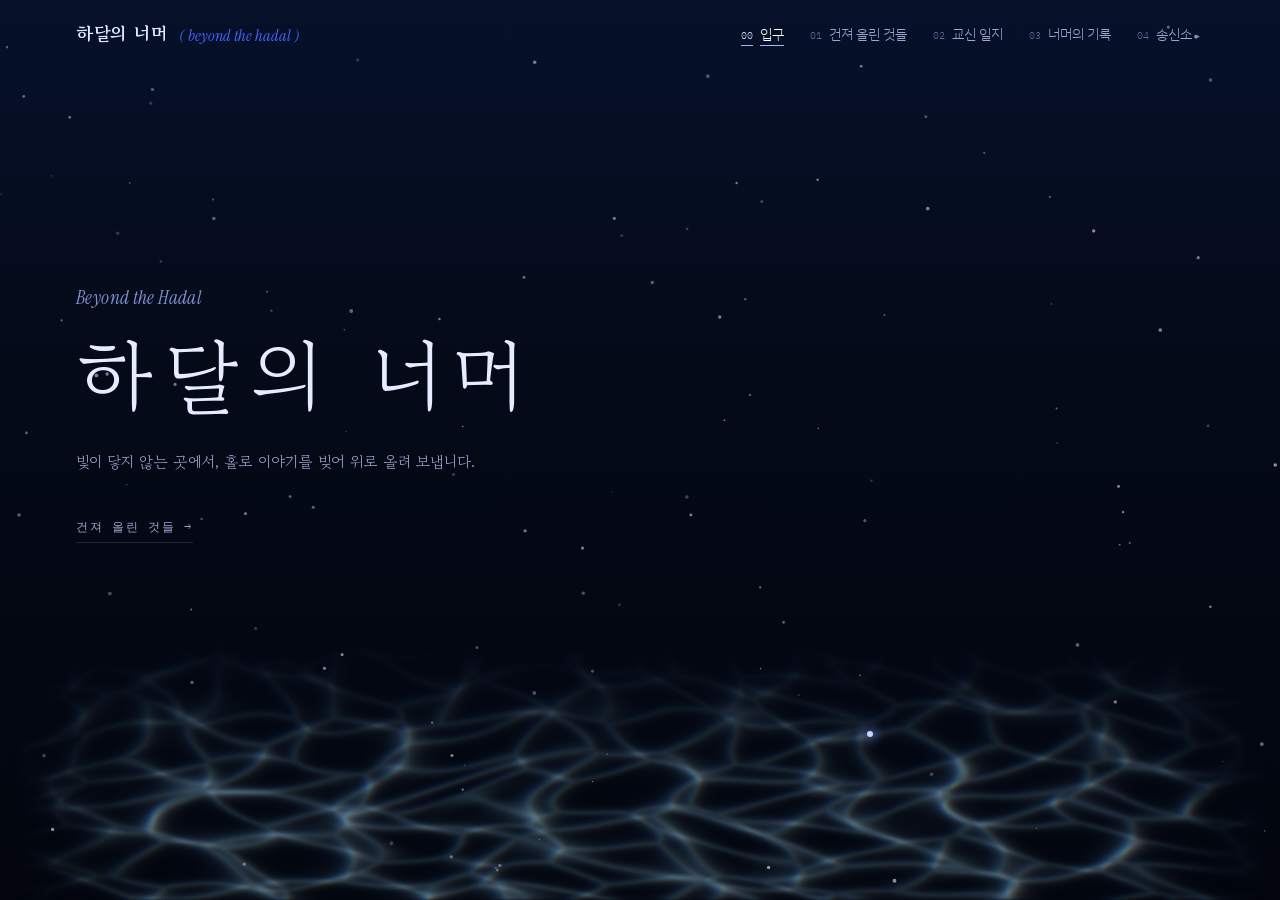
==== index.html @ 8d6511c3 "하달의 너머 리뉴얼: 심해 송신소 사이트 첫 업로드 Co-Authored-By: Claude Opus 5.5 <noreply@anthropic.com> Claude-Session:" ====
<!DOCTYPE html>
<html lang="ko">
<head>
<meta charset="utf-8">
<meta name="viewport" content="width=device-width, initial-scale=1">
<title>하달의 너머</title>
<meta name="description" content="하달 너머에서 건져 올려 빚은 이야기를, 신호에 실어 지상으로 보내는 곳.">
<meta property="og:title" content="하달의 너머">
<meta property="og:description" content="하달 너머에서 건져 올려 빚은 이야기를, 신호에 실어 지상으로 보내는 곳.">
<meta property="og:type" content="website">
<meta name="theme-color" content="#040A18">
<link rel="icon" href="data:image/svg+xml,%3Csvg xmlns='http://www.w3.org/2000/svg' viewBox='0 0 64 64'%3E%3Crect width='64' height='64' fill='%23040A18'/%3E%3Ccircle cx='32' cy='32' r='22' fill='none' stroke='%234865FF' stroke-width='2'/%3E%3Ccircle cx='32' cy='32' r='12' fill='none' stroke='%234865FF' stroke-width='2' stroke-dasharray='3 3'/%3E%3Ccircle cx='32' cy='32' r='4' fill='%234865FF'/%3E%3C/svg%3E">
<link rel="preconnect" href="https://fonts.googleapis.com">
<link rel="preconnect" href="https://fonts.gstatic.com" crossorigin>
<link rel="stylesheet" href="https://fonts.googleapis.com/css2?family=Gowun+Batang:wght@400;700&family=Instrument+Serif:ital@0;1&family=IBM+Plex+Mono:wght@400;500&family=IBM+Plex+Sans+KR:wght@300;400;500&display=swap">
<link rel="stylesheet" href="assets/style.css">
</head>
<body>

<canvas id="drift" aria-hidden="true"></canvas>

<header class="top">
  <div class="frame top-in">
    <a class="logo" href="#/">
      <b>하달의 너머</b>
      <span>( beyond the hadal )</span>
    </a>
    <nav class="nav" id="nav" aria-label="채널"></nav>
  </div>
</header>

<main id="view" tabindex="-1"></main>

<footer class="foot" id="foot">
  <div class="frame foot-in">
    <div class="foot-l">
      <b>하달의 너머</b>
      <span id="footLine"></span>
    </div>
    <div class="foot-r" id="footLinks"></div>
  </div>
</footer>

<script src="assets/app.js" defer></script>
</body>
</html>
---- assets/style.css ----
/* =========================================================
   하달의 너머 — 송신 문서
   지상에서 받아 본 하달의 송신 문서. 종이 위에는 파란 잉크의 선과 기호,
   맨 아래에는 늘 바다가 일렁인다.
   ========================================================= */
:root{
  --paper:#040A18;      /* 바탕: 심해 */
  --paper-2:#0A1430;    /* 한 층 밝은 판 */
  --grid:rgba(90,125,255,.06);
  --ink:#E3E9FF;
  --ink-2:#9BA7CF;
  --ink-3:#5E6A92;
  --line:rgba(206,218,255,.62);
  --line-2:rgba(206,218,255,.14);
  --blue:#4865FF;
  --blue-d:#1C32C4;
  --blue-l:#A3B4FF;
  --kr-serif:"Gowun Batang","Nanum Myeongjo",Batang,serif;
  --en-serif:"Instrument Serif","Times New Roman",serif;
  --mono:"IBM Plex Mono",ui-monospace,Consolas,monospace;
  --sans:"IBM Plex Sans KR","Apple SD Gothic Neo","Malgun Gothic",sans-serif;
  --gut:clamp(18px,4.4vw,56px);
}
*{box-sizing:border-box}
[hidden]{display:none!important}
html{-webkit-text-size-adjust:100%;background:#040A18;color-scheme:dark}
body{
  margin:0;min-height:100vh;display:flex;flex-direction:column;color:var(--ink);
  font-family:var(--sans);font-weight:300;font-size:15px;line-height:1.8;-webkit-font-smoothing:antialiased;
  background:
    linear-gradient(var(--grid) 1px,transparent 1px) 0 0/28px 28px,
    linear-gradient(90deg,var(--grid) 1px,transparent 1px) 0 0/28px 28px,
    radial-gradient(80% 50% at 50% -10%,rgba(60,90,220,.28),transparent 70%),
    linear-gradient(180deg,#071433 0%,#040A18 45%,#02050D 100%);
  background-attachment:fixed;
}
a{color:inherit}
img{display:block;max-width:100%}
::selection{background:var(--blue);color:#fff}
:focus-visible{outline:1px dashed var(--blue);outline-offset:4px}
main{flex:1 0 auto;outline:none;position:relative;z-index:2}
main:focus,main:focus-visible{outline:none}
.frame{width:100%;max-width:1240px;margin:0 auto;padding:0 var(--gut)}
#drift{position:fixed;inset:0;z-index:1;pointer-events:none}
.still .sea{z-index:0}

/* 작은 활자 */
.mono{font-family:var(--mono)}
.tiny{font-family:var(--mono);font-size:.68rem;letter-spacing:.04em;color:var(--ink-3)}
.br::before{content:"( "}.br::after{content:" )"}
.sq::before{content:"[ "}.sq::after{content:" ]"}
.blue{color:var(--blue)}

/* 십자 맞춤표 */
.cross{position:absolute;width:22px;height:22px;pointer-events:none}
.cross::before,.cross::after{content:"";position:absolute;background:var(--ink)}
.cross::before{left:50%;top:0;bottom:0;width:1px}
.cross::after{top:50%;left:0;right:0;height:1px}
.cross i{position:absolute;inset:5px;border:1px solid var(--ink);border-radius:50%}

/* 네모난 단추 — 상자가 필요할 때만 */
.cmd{
  display:inline-flex;align-items:center;gap:12px;text-decoration:none;cursor:pointer;
  font-family:var(--mono);font-size:.8rem;letter-spacing:.06em;padding:10px 16px;
  background:var(--blue);color:#fff;border:1px solid var(--blue);transition:background .2s,color .2s;
}
.cmd::after{content:"→"}
.cmd:hover{background:var(--ink);border-color:var(--ink)}
.cmd.line{background:transparent;color:var(--ink);border-color:var(--ink)}
.cmd.line:hover{background:var(--ink);color:var(--paper)}
.cmd.white{background:#fff;color:var(--blue-d);border-color:#fff}
.cmd.white:hover{background:transparent;color:#fff}

/* ---------- 머리 ---------- */
.top{position:relative;z-index:5;border-bottom:1px solid var(--line)}
.top::after{content:"";position:absolute;left:0;bottom:-5px;width:120px;height:4px;background:var(--blue)}
.top-in{display:flex;align-items:center;gap:20px 40px;flex-wrap:wrap;padding-top:16px;padding-bottom:14px}
.logo{display:flex;align-items:baseline;gap:12px;text-decoration:none}
.logo b{font-family:var(--kr-serif);font-weight:700;font-size:1.12rem;letter-spacing:.04em}
.logo span{font-family:var(--en-serif);font-style:italic;font-size:1rem;color:var(--blue)}
.nav{display:flex;flex-wrap:wrap;gap:2px;margin-left:auto}
.nav a{
  display:inline-flex;align-items:baseline;gap:7px;padding:5px 11px;text-decoration:none;
  font-size:.86rem;color:var(--ink-2);border:1px solid transparent;transition:color .2s,border-color .2s;
}
.nav a em{font-style:normal;font-family:var(--mono);font-size:.64rem;color:var(--ink-3)}
.nav a:hover{color:var(--ink);border-color:var(--line-2)}
.nav a.on{background:var(--blue);color:#fff;border-color:var(--blue)}
.nav a.on em{color:#D6DEFF}
.sig{display:flex;align-items:center;gap:3px;font-family:var(--mono);font-size:.62rem;color:var(--ink-3)}
.sig span{margin-right:5px}
.sig i{width:4px;height:11px;border:1px solid var(--ink-3)}
.sig i.on{background:var(--blue);border-color:var(--blue)}

/* ---------- 입구: 심해 · 고독 · 고요 ---------- */
body.is-home{overflow:hidden;height:100vh;height:100dvh;background:linear-gradient(180deg,#06112A 0%,#040A18 40%,#02050D 100%)}
body.is-home .foot{display:none}
body.is-home .top{border-bottom-color:transparent}
body.is-home .top::after{display:none}
body.is-home .nav a.on{background:transparent;border-color:transparent;color:#fff;text-decoration:underline;text-underline-offset:6px;text-decoration-color:var(--blue-l)}
body.is-home main{display:flex;flex-direction:column;flex:1 1 auto;min-height:0}
.still{position:relative;flex:1 1 auto;min-height:0;overflow:hidden}
.still .sea{position:absolute;inset:0;width:100%;height:100%;display:block;filter:blur(1.6px)}
/* 홀로 있는 신호 하나 */
.lone{position:absolute;left:68%;top:80%;width:0;height:0;z-index:2}
.lone b{position:absolute;left:-3px;top:-3px;width:6px;height:6px;border-radius:50%;background:#C9D4FF;box-shadow:0 0 12px 3px rgba(120,150,255,.55);animation:breath 6s ease-in-out infinite}
.lone i{position:absolute;left:-160px;top:-160px;width:320px;height:320px;border-radius:50%;border:1px solid rgba(160,180,255,.5);opacity:0;animation:lone 8s cubic-bezier(.15,.5,.3,1) infinite}
.lone i+i{animation-delay:4s}
@keyframes lone{0%{transform:scale(.02);opacity:.7}100%{transform:scale(1);opacity:0}}
@keyframes breath{0%,100%{opacity:.55}50%{opacity:1}}

.still-in{position:relative;z-index:3;height:100%;display:flex;flex-direction:column;justify-content:center;padding-bottom:16vh}
.still-en{margin:0 0 14px;font-family:var(--en-serif);font-style:italic;font-size:clamp(1rem,1.5vw,1.25rem);color:var(--blue-l);opacity:.8;letter-spacing:.02em}
.still h1{margin:0;font-family:var(--kr-serif);font-weight:400;font-size:clamp(2.6rem,6.4vw,5.4rem);line-height:1.1;letter-spacing:.14em;color:#E6ECFF;
  animation:emerge 3.2s cubic-bezier(.2,.7,.2,1) both}
@keyframes emerge{from{opacity:0;letter-spacing:.3em}to{opacity:1;letter-spacing:.14em}}
.still-line{margin:26px 0 0;max-width:30em;font-family:var(--kr-serif);font-weight:400;font-size:clamp(.9rem,1.2vw,1rem);line-height:2;color:var(--ink-2);animation:fadein 3s ease 1.2s both}
.still-go{align-self:flex-start;margin-top:40px;font-family:var(--mono);font-size:.74rem;letter-spacing:.14em;color:var(--ink-2);text-decoration:none;padding-bottom:4px;border-bottom:1px solid var(--line-2);transition:color .3s,border-color .3s;animation:fadein 3s ease 2s both}
.still-go::after{content:"  →"}
.still-go:hover{color:#fff;border-bottom-color:var(--blue-l)}
@keyframes fadein{from{opacity:0}to{opacity:1}}
@media (max-width:720px){
  .lone{left:74%;top:82%}
  .still-in{padding-bottom:24vh}
}

/* ---------- 홈 아래 ---------- */
.sec{padding:74px 0 0}
.sec-h{display:grid;grid-template-columns:auto 1fr auto;align-items:end;gap:18px;padding-bottom:12px;border-bottom:1px solid var(--line)}
.sec-h .no{font-family:var(--mono);font-size:.7rem;color:var(--blue)}
.sec-h h2{margin:0;font-family:var(--kr-serif);font-weight:500;font-size:clamp(1.5rem,3vw,2.1rem);line-height:1.1}
.sec-h h2 i{font-family:var(--en-serif);font-weight:400;color:var(--blue);margin-left:10px;font-size:.82em}
.sec-h .tiny{justify-self:end}

.tracks{list-style:none;margin:0;padding:0;display:grid;grid-template-columns:1fr 1fr;column-gap:0}
.tracks li{border-bottom:1px solid var(--line-2)}
.tracks li:nth-child(odd){border-right:1px solid var(--line-2)}
.tracks a{display:grid;grid-template-columns:auto 1fr auto;gap:14px;align-items:baseline;padding:16px 18px;text-decoration:none;position:relative;transition:background .2s,color .2s}
.tracks li:nth-child(odd) a{padding-left:0}
.tracks .k{font-family:var(--mono);font-size:.72rem;color:var(--blue)}
.tracks b{font-family:var(--kr-serif);font-weight:500;font-size:1.08rem;white-space:nowrap;overflow:hidden;text-overflow:ellipsis}
.tracks b small{font-family:var(--sans);font-weight:300;font-size:.78rem;color:var(--ink-3);margin-left:10px}
.tracks .dt{font-family:var(--mono);font-size:.7rem;color:var(--ink-3)}
.tracks a:hover b{color:var(--blue)}
.tracks a:hover .dt{color:var(--ink)}
.more{display:flex;justify-content:flex-end;padding-top:16px}

.chs{display:grid;grid-template-columns:repeat(4,1fr);border-left:1px solid var(--line)}
.chs a{border-right:1px solid var(--line);border-bottom:1px solid var(--line);padding:18px 18px 22px;text-decoration:none;display:flex;flex-direction:column;gap:6px;min-height:200px;position:relative;transition:background .25s,color .25s}
.chs a .n{font-family:var(--en-serif);font-size:3.4rem;line-height:1;color:var(--blue)}
.chs a b{font-family:var(--kr-serif);font-weight:500;font-size:1.15rem;margin-top:auto}
.chs a span{font-size:.82rem;color:var(--ink-2);line-height:1.7}
.chs a::after{content:"→";position:absolute;right:16px;top:18px;font-family:var(--mono);font-size:.8rem;color:var(--ink-3);transition:transform .25s,color .25s}
.chs a:hover{background:var(--blue);color:#fff}
.chs a:hover .n{color:#fff}
.chs a:hover span{color:#DCE3FF}
.chs a:hover::after{color:#fff;transform:translateX(4px)}
.home-end{height:110px}

/* ---------- 건져 올린 것들 ---------- */
.phead{position:relative;padding:54px 0 26px;display:grid;grid-template-columns:auto minmax(0,1fr) minmax(0,340px);gap:10px 30px;align-items:end;border-bottom:1px solid var(--line)}
.phead .big{font-family:var(--en-serif);font-size:clamp(5rem,12vw,9rem);line-height:.8;color:var(--blue)}
.phead h1{margin:0;font-family:var(--kr-serif);font-weight:700;font-size:clamp(2.2rem,5.4vw,4rem);line-height:1.05;letter-spacing:-.01em}
.phead h1 i{display:block;font-family:var(--en-serif);font-weight:400;font-size:.46em;color:var(--blue);margin-top:8px}
.phead p{margin:0;font-size:.88rem;line-height:1.95;color:var(--ink-2)}
.phead .tiny{position:absolute;right:0;top:22px}

.tune{display:flex;flex-wrap:wrap;align-items:center;gap:12px 26px;padding:16px 0;border-bottom:1px solid var(--line-2)}
.tune label{display:flex;align-items:baseline;gap:10px;flex:1 1 240px;font-family:var(--mono);font-size:.74rem;color:var(--ink-3)}
.tune input{flex:1;min-width:0;background:transparent;border:0;border-bottom:1px solid var(--line);padding:4px 2px;font:inherit;font-family:var(--sans);font-size:.9rem;color:var(--ink);outline:none}
.tune input:focus{border-bottom-color:var(--blue)}
.tune input::placeholder{color:var(--ink-3)}
.freq{display:flex;flex-wrap:wrap;gap:4px 6px}
.freq button{cursor:pointer;background:none;border:1px solid transparent;padding:3px 8px;font:inherit;font-family:var(--mono);font-size:.74rem;color:var(--ink-2)}
.freq button:hover{border-color:var(--line-2);color:var(--ink)}
.freq button.on{background:var(--blue);color:#fff}

.specimens{display:grid;grid-template-columns:repeat(auto-fill,minmax(250px,1fr));gap:34px 28px;padding:34px 0 110px}
.spec{text-decoration:none;display:flex;flex-direction:column;position:relative}
.spec .meta{display:flex;justify-content:space-between;align-items:center;padding:0 0 6px;font-family:var(--mono);font-size:.66rem;color:var(--ink-3)}
.spec .meta .st{color:var(--ink-2)}
.spec .meta .st.open{color:var(--blue)}
.spec .meta .st.hold{text-decoration:line-through}
.spec .pic{position:relative;aspect-ratio:4/5;border:1px solid var(--line);background:var(--blue);overflow:hidden}
.spec .pic img{width:100%;height:100%;object-fit:cover;filter:grayscale(1) contrast(1.15);mix-blend-mode:screen;transition:filter .5s,mix-blend-mode .5s}
.spec:hover .pic img{filter:none;mix-blend-mode:normal}
.nosig{
  position:absolute;inset:0;display:flex;align-items:flex-end;justify-content:space-between;padding:10px;
  background:radial-gradient(rgba(110,140,255,.3) 1px,transparent 1.5px) 0 0/8px 8px,var(--paper-2);
  color:var(--blue-l);font-family:var(--mono);font-size:.62rem;letter-spacing:.1em;
}
.nosig::before{
  content:"";position:absolute;left:50%;top:45%;width:52%;aspect-ratio:1;transform:translate(-50%,-50%);border-radius:50%;
  border:1px solid var(--blue);background:var(--paper-2);
  box-shadow:0 0 0 10px var(--paper-2),0 0 0 11px rgba(110,140,255,.45);
}
.nosig::after{content:"✦";position:absolute;left:50%;top:45%;transform:translate(-50%,-52%);font-size:1.4rem;color:var(--blue-l);font-family:var(--sans)}
.spec .pic:has(.nosig){background:var(--paper-2)}
.spec .flag{position:absolute;top:0;right:0;z-index:2;background:var(--blue);color:#fff;font-family:var(--mono);font-size:.62rem;padding:3px 7px}
.spec .flag.ex{left:0;right:auto;background:var(--paper);color:var(--ink);border-right:1px solid var(--line);border-bottom:1px solid var(--line)}
.spec h3{margin:14px 0 0;font-family:var(--kr-serif);font-weight:500;font-size:1.3rem;line-height:1.35;display:flex;align-items:baseline;gap:10px}
.spec h3::after{content:"";flex:1;height:1px;background:var(--line-2);transform-origin:left;transition:background .3s}
.spec:hover h3{color:var(--blue)}
.spec:hover h3::after{background:var(--blue)}
.spec p{margin:6px 0 0;font-size:.84rem;color:var(--ink-2);line-height:1.75}
.spec .tags{margin-top:8px;font-family:var(--mono);font-size:.66rem;color:var(--ink-3)}
.empty{padding:60px 0;font-family:var(--mono);font-size:.84rem;color:var(--ink-3)}
.notyet{padding:110px 0 150px;font-family:var(--mono);color:var(--ink-2);line-height:2.2}

/* ---------- 바닥 (바다) ---------- */
.foot{position:relative;z-index:2;margin-top:auto;color:var(--ink);border-top:1px solid var(--line-2)}
.foot-in{position:relative;z-index:2;display:flex;justify-content:space-between;align-items:center;gap:12px 40px;flex-wrap:wrap;padding-top:22px;padding-bottom:26px}
.foot-l b{font-family:var(--kr-serif);font-weight:700;font-size:.95rem;margin-right:12px}
.foot-l span{font-family:var(--mono);font-size:.68rem;color:var(--ink-3)}
.foot-r{display:flex;gap:10px;flex-wrap:wrap}
.foot-r a{font-family:var(--mono);font-size:.72rem;color:var(--ink-2);text-decoration:none;border-bottom:1px solid var(--line-2)}
.foot-r a:hover{color:#fff;border-bottom-color:var(--blue-l)}

/* ---------- 좁은 화면 ---------- */

/* =========================================================
   작품 · 인물
   ========================================================= */
.back{display:inline-block;margin-top:26px;font-family:var(--mono);font-size:.72rem;color:var(--ink-3);text-decoration:none;border-bottom:1px solid var(--line-2)}
.back:hover{color:var(--blue-l);border-bottom-color:var(--blue-l)}

/* 작품 머리 */
.whead{display:grid;grid-template-columns:minmax(0,1fr) 300px;gap:30px 50px;padding:30px 0 40px;border-bottom:1px solid var(--line)}
.whead .code{font-family:var(--mono);font-size:.72rem;color:var(--blue-l)}
.whead h1{margin:10px 0 0;font-family:var(--kr-serif);font-weight:700;font-size:clamp(2.4rem,6vw,4.6rem);line-height:1.05}
.whead .sub{margin:16px 0 0;max-width:36em;color:var(--ink-2);font-size:.95rem;line-height:1.9}
.whead .acts{display:flex;flex-wrap:wrap;gap:10px;margin-top:24px}
.whead .side{border-left:1px solid var(--line-2);padding-left:22px;font-family:var(--mono);font-size:.74rem;display:grid;align-content:start;gap:0}
.whead .side div{display:grid;grid-template-columns:80px 1fr;padding:7px 0;border-bottom:1px solid var(--line-2)}
.whead .side dt{color:var(--ink-3)}
.whead .side dd{margin:0;color:var(--ink);font-family:var(--sans)}

.roster{display:grid;grid-template-columns:repeat(auto-fill,minmax(190px,1fr));gap:0;border-left:1px solid var(--line-2);margin:0 0 20px}
.roster a{position:relative;display:block;aspect-ratio:3/4.4;border-right:1px solid var(--line-2);border-bottom:1px solid var(--line-2);overflow:hidden;text-decoration:none;background:var(--paper-2)}
.roster img{width:100%;height:100%;object-fit:cover;object-position:top;filter:grayscale(1) brightness(.75);transition:filter .5s,transform 1.2s cubic-bezier(.2,.7,.2,1)}
.roster a:hover img{filter:none;transform:scale(1.04)}
.roster .info{position:absolute;left:0;right:0;bottom:0;padding:40px 14px 14px;background:linear-gradient(180deg,transparent,rgba(4,10,24,.95))}
.roster .info em{display:block;font-style:normal;font-family:var(--mono);font-size:.64rem;color:var(--blue-l)}
.roster .info b{display:block;font-family:var(--kr-serif);font-weight:700;font-size:1.25rem;color:#fff}
.roster .info span{display:block;font-size:.76rem;color:var(--ink-2);line-height:1.6}
.roster a::after{content:"";position:absolute;left:0;top:0;width:0;height:3px;background:var(--blue);transition:width .4s}
.roster a:hover::after{width:100%}
.roster .ph{position:absolute;inset:0;background:radial-gradient(rgba(110,140,255,.22) 1px,transparent 1.5px) 0 0/8px 8px}
.roster .ph::before{content:"";position:absolute;left:50%;top:38%;width:44%;aspect-ratio:1/1.25;transform:translate(-50%,-50%);
  border:1px solid rgba(163,180,255,.45);border-radius:50% 50% 0 0;border-bottom:0}
.ws{padding:56px 0 0}
.prose{max-width:44em;color:#C9D2F0;font-size:.95rem;line-height:2}
.prose p{margin:0 0 1em}.prose p:last-child{margin:0}
.prose strong{color:#fff;font-weight:500}
.prose em{color:var(--blue-l)}
.prose blockquote{margin:0 0 1em;padding:4px 0 4px 18px;border-left:2px solid var(--blue);color:var(--ink-2);font-family:var(--kr-serif)}
.prose h4{margin:1.6em 0 .5em;font-family:var(--kr-serif);font-weight:700;font-size:1.08rem;color:#fff}
.prose ul{margin:0 0 1em;padding-left:1.1em}
.prose a{color:var(--blue-l)}
.opening{margin:0;padding:18px 22px;border:1px solid var(--line-2);border-left:3px solid var(--blue);background:rgba(10,20,48,.6);font-family:var(--kr-serif);font-size:1.02rem;line-height:2;color:#DCE3FF;max-width:46em}

/* ---------- 인물: 한 화면 + 탭 ---------- */
body.is-char{overflow:hidden;height:100vh;height:100dvh}
body.is-char main{display:flex;flex-direction:column;flex:1 1 auto;min-height:0}
body.is-char .foot{display:none}
.char{position:relative;flex:1 1 auto;min-height:0;overflow:hidden}
.char .ghost{
  position:absolute;left:-1vw;top:1vh;z-index:0;margin:0;white-space:nowrap;pointer-events:none;
  font-family:var(--en-serif);font-size:clamp(6rem,17vw,15rem);line-height:.9;color:transparent;
  -webkit-text-stroke:1px rgba(110,140,255,.2);
  animation:ghostIn 1.6s cubic-bezier(.2,.7,.2,1) both;
}
@keyframes ghostIn{from{opacity:0;transform:translateX(-60px)}to{opacity:1;transform:none}}
.char-in{position:relative;z-index:2;height:100%;display:grid;grid-template-columns:minmax(0,1.15fr) minmax(0,1fr)}

.art{position:relative;min-height:0;display:flex;align-items:flex-end;justify-content:center;overflow:hidden}
.art img{
  position:relative;z-index:2;height:100%;max-height:100%;width:100%;object-fit:contain;object-position:bottom center;
  -webkit-mask-image:linear-gradient(180deg,#000 74%,transparent 100%);mask-image:linear-gradient(180deg,#000 74%,transparent 100%);
  animation:artIn 1.4s cubic-bezier(.2,.7,.2,1) .15s both;
}
@keyframes artIn{from{opacity:0;transform:translateY(40px);filter:blur(10px)}to{opacity:1;transform:none;filter:blur(0)}}
.art .rings{position:absolute;left:50%;top:50%;width:min(600px,88%);aspect-ratio:1;transform:translate(-50%,-50%);z-index:1;pointer-events:none;animation:fadein 2s ease both}
.art .rings circle{fill:none;stroke:rgba(163,180,255,.2);stroke-width:.3}
.art .rings circle.d{stroke-dasharray:1 3;stroke:rgba(72,101,255,.55);transform-origin:50% 50%;animation:spin 60s linear infinite}
@keyframes spin{to{transform:rotate(360deg)}}
.art .noportrait{
  position:relative;z-index:2;width:min(360px,72%);aspect-ratio:3/4;margin-bottom:8%;
  border:1px solid var(--line-2);background:radial-gradient(rgba(110,140,255,.18) 1px,transparent 1.5px) 0 0/8px 8px,rgba(10,20,48,.55);
  display:flex;align-items:flex-end;justify-content:space-between;padding:12px;font-family:var(--mono);font-size:.66rem;color:var(--blue-l);
  animation:artIn 1.4s cubic-bezier(.2,.7,.2,1) .15s both;
}
.art .noportrait::before{content:"";position:absolute;left:50%;top:44%;width:46%;aspect-ratio:1/1.3;transform:translate(-50%,-50%);border:1px solid rgba(163,180,255,.5);border-radius:50% 50% 0 0;border-bottom:0}
.art .noportrait::after{content:"";position:absolute;left:50%;top:22%;width:20%;aspect-ratio:1;transform:translateX(-50%);border:1px solid rgba(163,180,255,.5);border-radius:50%}

.idx{position:absolute;left:var(--gut);bottom:16%;z-index:3;font-family:var(--en-serif);line-height:1;animation:rise 1s cubic-bezier(.2,.7,.2,1) .5s both}
.idx::before{content:"";display:block;width:56px;height:2px;background:var(--ink);margin-bottom:12px;transform-origin:left;animation:draw .9s cubic-bezier(.2,.7,.2,1) .7s both}
.idx b{font-weight:400;font-size:clamp(2.6rem,4.4vw,3.8rem);color:var(--ink)}
.idx b::after{content:"/";color:var(--blue)}
.idx sup{font-family:var(--mono);font-size:.78rem;color:var(--ink-3);vertical-align:2.2em;margin-left:4px}
@keyframes rise{from{opacity:0;transform:translateY(16px)}to{opacity:1;transform:none}}
@keyframes draw{from{transform:scaleX(0)}to{transform:scaleX(1)}}

.card-info{position:relative;min-height:0;padding:clamp(28px,6vh,64px) var(--gut) 24px 0;display:flex;flex-direction:column;gap:14px;max-width:540px}
.card-info>*{animation:rise .9s cubic-bezier(.2,.7,.2,1) both}
.card-info>*:nth-child(1){animation-delay:.25s}.card-info>*:nth-child(2){animation-delay:.35s}.card-info>*:nth-child(3){animation-delay:.45s}
.card-info>*:nth-child(4){animation-delay:.55s}.card-info>*:nth-child(5){animation-delay:.62s}.card-info>*:nth-child(6){animation-delay:.7s}.card-info>*:nth-child(7){animation-delay:.78s}
.card-info .from{display:flex;align-items:center;gap:10px;font-family:var(--mono);font-size:.7rem;color:var(--ink-3)}
.card-info .from i{display:inline-flex;gap:3px}
.card-info .from i::before,.card-info .from i::after,.card-info .from i span{content:"";width:5px;height:5px;background:var(--ink);display:block}
.card-info .from a{color:var(--blue-l);text-decoration:none;border-bottom:1px solid var(--line-2)}
.card-info h1{margin:0;font-family:var(--kr-serif);font-weight:700;font-size:clamp(2.4rem,4.8vw,4rem);line-height:1.05;color:#fff}
.card-info h1 small{display:block;margin-top:8px;font-family:var(--mono);font-weight:500;font-size:.76rem;letter-spacing:.24em;color:var(--blue-l)}
.card-info .role{margin:0;color:var(--ink-2);font-size:.92rem;line-height:1.8}
.ticks{height:12px;transform-origin:left;background:
  repeating-linear-gradient(90deg,var(--ink-3) 0 1px,transparent 1px 8px) 0 100%/100% 5px no-repeat,
  repeating-linear-gradient(90deg,var(--ink-2) 0 1px,transparent 1px 40px) 0 100%/100% 12px no-repeat;opacity:.7}
.card-info>.ticks{animation:draw 1.1s cubic-bezier(.2,.7,.2,1) .5s both}
.card-info .acts{display:flex;flex-wrap:wrap;gap:8px}
.cmd.play::before{content:"▶";font-size:.7em}
.cmd.play::after{content:none}

/* 탭 */
.tabs{position:relative;display:flex;gap:2px;border-bottom:1px solid var(--line-2);margin-top:4px;flex:none}
.tabs button{white-space:nowrap}
.tabs button{
  position:relative;cursor:pointer;background:none;border:0;padding:8px 12px 9px;font-family:var(--mono);font-size:.72rem;letter-spacing:.08em;color:var(--ink-3);
  transition:color .25s;
}
.tabs button:first-child{padding-left:0}
.tabs button:hover{color:var(--ink)}
.tabs button.on{color:#fff}
.tabs button.on::before{content:"[ "}.tabs button.on::after{content:" ]"}
.tabs .bar{position:absolute;bottom:-1px;left:0;height:2px;width:0;background:var(--blue);transition:left .45s cubic-bezier(.2,.7,.2,1),width .45s cubic-bezier(.2,.7,.2,1)}
.panel-box{position:relative;flex:1 1 auto;min-height:0;overflow:hidden}
.pane{position:absolute;inset:0;overflow:auto;scrollbar-width:thin;scrollbar-color:var(--line-2) transparent;padding:14px 4px 6px 0;
  opacity:0;transform:translateY(10px);pointer-events:none;transition:opacity .45s ease,transform .5s cubic-bezier(.2,.7,.2,1)}
.pane.on{opacity:1;transform:none;pointer-events:auto}
.pane.out{opacity:0;transform:translateY(-8px)}

.hud{margin:0;border-top:1px solid var(--line-2)}
.hud div{display:grid;grid-template-columns:110px 1fr;border-bottom:1px solid var(--line-2)}
.pane.on .hud div{animation:rise .6s cubic-bezier(.2,.7,.2,1) both}
.pane.on .hud div:nth-child(2){animation-delay:.05s}.pane.on .hud div:nth-child(3){animation-delay:.1s}.pane.on .hud div:nth-child(4){animation-delay:.15s}.pane.on .hud div:nth-child(n+5){animation-delay:.2s}
.hud dt{padding:8px 0;font-family:var(--mono);font-size:.7rem;color:var(--ink-3)}
.hud dt::before{content:"[ "}.hud dt::after{content:" ]"}
.hud dd{margin:0;padding:8px 0;font-size:.9rem;color:var(--ink)}
.tmi{list-style:none;margin:0;padding:0;border-top:1px solid var(--line-2)}
.tmi li{display:grid;grid-template-columns:40px 1fr;padding:10px 0;border-bottom:1px solid var(--line-2);font-size:.88rem;color:#C9D2F0;line-height:1.8}
.pane.on .tmi li{animation:rise .6s cubic-bezier(.2,.7,.2,1) both}
.pane.on .tmi li:nth-child(2){animation-delay:.06s}.pane.on .tmi li:nth-child(3){animation-delay:.12s}.pane.on .tmi li:nth-child(n+4){animation-delay:.18s}
.tmi li em{font-style:normal;font-family:var(--mono);font-size:.7rem;color:var(--blue-l);padding-top:3px}
.gal{display:grid;grid-template-columns:1fr 1fr;gap:8px}
.gal button{position:relative;padding:0;border:1px solid var(--line-2);background:var(--paper-2);aspect-ratio:16/10;cursor:zoom-in;overflow:hidden}
.pane.on .gal button{animation:rise .6s cubic-bezier(.2,.7,.2,1) both}
.pane.on .gal button:nth-child(2){animation-delay:.06s}.pane.on .gal button:nth-child(3){animation-delay:.12s}.pane.on .gal button:nth-child(4){animation-delay:.18s}
.gal button img{width:100%;height:100%;object-fit:cover;filter:grayscale(1) brightness(.8);transition:filter .4s,transform .8s cubic-bezier(.2,.7,.2,1)}
.gal button:hover img{filter:none;transform:scale(1.04)}
.gal button.blank{cursor:default;background:radial-gradient(rgba(110,140,255,.18) 1px,transparent 1.5px) 0 0/7px 7px,var(--paper-2)}
.gal button.blank::after{content:"EMPTY";position:absolute;left:8px;bottom:6px;font-family:var(--mono);font-size:.6rem;color:var(--ink-3)}
.gal .secret{position:absolute;left:0;top:0;background:var(--blue);color:#fff;font-family:var(--mono);font-size:.58rem;padding:2px 6px}

.stepper{position:absolute;left:var(--gut);bottom:22px;z-index:3;display:flex;gap:18px;font-family:var(--mono);font-size:.74rem;animation:fadein 1s ease .9s both}
.stepper a{color:var(--ink-2);text-decoration:none;border-bottom:1px solid var(--line-2)}
.stepper a:hover{color:var(--blue-l);border-bottom-color:var(--blue-l)}
.stepper span{color:var(--ink-3)}
@keyframes fadein{from{opacity:0}to{opacity:1}}

.lb{position:fixed;inset:0;z-index:80;display:flex;flex-direction:column;align-items:center;justify-content:center;gap:14px;background:rgba(2,5,13,.94);padding:30px}
.lb img{max-width:min(1100px,92vw);max-height:78vh;object-fit:contain;border:1px solid var(--line-2)}
.lb p{margin:0;color:var(--ink-2);font-size:.86rem}
.lb button{cursor:pointer;background:none;border:1px solid var(--line-2);color:var(--ink-2);font-family:var(--mono);font-size:.7rem;padding:5px 12px}
.lb button:hover{color:#fff;border-color:var(--line)}
.lb .x{position:absolute;top:16px;right:18px}
.lb .step{display:flex;gap:12px;align-items:center;font-family:var(--mono);font-size:.7rem;color:var(--ink-3)}

@media (max-width:900px){
  .whead{grid-template-columns:1fr}
  .whead .side{border-left:0;padding-left:0}
  .char-in{grid-template-columns:1fr;grid-template-rows:38% minmax(0,1fr)}
  .art .rings{width:80%}
  .art .noportrait{width:auto;height:84%;margin-bottom:0}
  .idx{bottom:auto;top:calc(38% - 64px);left:var(--gut)}
  .idx b{font-size:2.2rem}
  .idx::before{width:36px;margin-bottom:8px}
  .card-info{padding:14px var(--gut) 52px;max-width:none;gap:10px}
  .card-info h1{font-size:2rem}
  .card-info .role{font-size:.84rem;line-height:1.6}
  .card-info>.ticks{display:none}
  .char .ghost{font-size:30vw}
  .stepper{bottom:0;left:0;right:0;padding:10px var(--gut) 12px;background:linear-gradient(180deg,transparent,#02050D 40%)}
  .card-info{padding-bottom:58px}
  .tabs button{padding:8px 8px 9px;font-size:.66rem;letter-spacing:.04em}
  .tabs button.on::before,.tabs button.on::after{content:none}
}

@media (max-width:1000px){
  .chs{grid-template-columns:1fr 1fr}
  .phead{grid-template-columns:auto minmax(0,1fr)}
  .phead p{grid-column:1/-1}
}
@media (max-width:720px){
  .nav{margin-left:0;width:100%}
  .tracks{grid-template-columns:1fr}
  .tracks li:nth-child(odd){border-right:0}
  .tracks a,.tracks li:nth-child(odd) a{padding-left:0;padding-right:0}
  .chs a{min-height:150px}
  .phead .tiny{display:none}
  .specimens{grid-template-columns:1fr 1fr;gap:24px 14px}
  .spec h3{font-size:1.05rem}
  .spec p{display:none}
}
@media (prefers-reduced-motion:reduce){
  *,*::before,*::after{animation:none!important;transition:none!important}
}

/* ---------- 목록 카드 보조 ---------- */
.spec p.from{margin:4px 0 0;font-family:var(--mono);font-size:.68rem;color:var(--blue-l)}

/* ---------- 페이지 전환 ---------- */
#view{transition:opacity .32s ease,transform .32s cubic-bezier(.4,0,.6,1),filter .32s ease}
#view.out{opacity:0;transform:translateY(-10px);filter:blur(4px)}
#view.out-left{opacity:0;transform:translateX(-36px);filter:blur(4px)}
#view.out-right{opacity:0;transform:translateX(36px);filter:blur(4px)}
#view.in{animation:viewIn .6s cubic-bezier(.2,.7,.2,1) both}
@keyframes viewIn{from{opacity:0;transform:translateY(12px)}to{opacity:1;transform:none}}
/* 이전·다음 인물: 넘기는 쪽에서 들어온다 */
.char.from-right .art img,.char.from-right .art .noportrait{animation-name:artFromRight}
.char.from-left .art img,.char.from-left .art .noportrait{animation-name:artFromLeft}
.char.from-right .ghost{animation-name:ghostFromRight}
@keyframes artFromRight{from{opacity:0;transform:translateX(70px);filter:blur(10px)}to{opacity:1;transform:none;filter:blur(0)}}
@keyframes artFromLeft{from{opacity:0;transform:translateX(-70px);filter:blur(10px)}to{opacity:1;transform:none;filter:blur(0)}}
@keyframes ghostFromRight{from{opacity:0;transform:translateX(60px)}to{opacity:1;transform:none}}
/* 목록 카드도 차례로 떠오른다 */
.specimens .spec{animation:rise .7s cubic-bezier(.2,.7,.2,1) both}
.specimens .spec:nth-child(2){animation-delay:.06s}.specimens .spec:nth-child(3){animation-delay:.12s}
.specimens .spec:nth-child(4){animation-delay:.18s}.specimens .spec:nth-child(n+5){animation-delay:.24s}
@media (prefers-reduced-motion:reduce){#view{transition:none}}

/* ---------- 교신 일지 ---------- */
.logs{list-style:none;margin:0;padding:10px 0 0}
.logs li{display:grid;grid-template-columns:120px minmax(0,1fr) 40px;gap:24px;padding:26px 0;border-bottom:1px solid var(--line-2);animation:rise .7s cubic-bezier(.2,.7,.2,1) both}
.logs time{font-family:var(--mono);font-size:.72rem;color:var(--blue-l);padding-top:6px}
.logs h3{margin:0 0 8px;font-family:var(--kr-serif);font-weight:700;font-size:1.2rem;color:#fff}
.logs .no{font-family:var(--en-serif);font-size:1.4rem;color:var(--ink-3);text-align:right}
.logs li:hover .no{color:var(--blue-l)}

/* ---------- 너머의 기록 ---------- */
.lore{display:grid;grid-template-columns:240px minmax(0,1fr);gap:48px;padding-top:30px;align-items:start}
.lore-list{display:flex;flex-direction:column;border-top:1px solid var(--line-2);position:sticky;top:24px}
.lore-list a{display:grid;grid-template-columns:34px 1fr;gap:8px;padding:12px 0;border-bottom:1px solid var(--line-2);text-decoration:none;color:var(--ink-2);transition:color .25s,padding .3s}
.lore-list a em{font-style:normal;font-family:var(--mono);font-size:.68rem;color:var(--ink-3);padding-top:4px}
.lore-list a small{display:block;font-family:var(--mono);font-size:.6rem;color:var(--ink-3);letter-spacing:.06em}
.lore-list a span{font-family:var(--kr-serif);font-size:.98rem}
.lore-list a:hover{color:#fff;padding-left:6px}
.lore-list a.on{color:#fff}
.lore-list a.on em{color:var(--blue)}
.lore-list a.on em::before{content:"▸ "}
.reader{max-width:46em;animation:rise .7s cubic-bezier(.2,.7,.2,1) both}
.reader h2{margin:8px 0 22px;font-family:var(--kr-serif);font-weight:700;font-size:clamp(1.8rem,3.6vw,2.6rem);line-height:1.2;color:#fff}
.reader .rel{display:flex;flex-wrap:wrap;align-items:center;gap:8px 16px;margin-top:34px;padding-top:16px;border-top:1px solid var(--line-2)}
.reader .rel a{font-size:.86rem;color:var(--blue-l);text-decoration:none;border-bottom:1px solid var(--line-2)}
.reader .rel a:hover{color:#fff;border-bottom-color:var(--blue-l)}
.prose h4{display:flex;align-items:center;gap:10px}
.prose h4::before{content:"";width:14px;height:1px;background:var(--blue)}

/* ---------- 송신소 ---------- */
.station{display:grid;grid-template-columns:minmax(0,1.3fr) minmax(0,1fr);gap:60px;padding-top:40px;align-items:start}
.station .who{position:relative;animation:rise .8s cubic-bezier(.2,.7,.2,1) both}
.station .who h2{margin:10px 0 0;font-family:var(--kr-serif);font-weight:400;font-size:clamp(2.6rem,6vw,4.4rem);letter-spacing:.14em;color:#fff;line-height:1.1}
.station .who .line{margin:14px 0 26px;font-family:var(--en-serif);font-style:italic;font-size:1.1rem;color:var(--blue-l)}
.station .who .prose{max-width:34em}
.lone.small{position:absolute;left:auto;right:12%;top:30px}
.station .side{display:grid;gap:36px;animation:rise .8s cubic-bezier(.2,.7,.2,1) .15s both}
.rules{list-style:none;margin:10px 0 0;padding:0;border-top:1px solid var(--line-2)}
.rules li{display:grid;grid-template-columns:34px 1fr;padding:12px 0;border-bottom:1px solid var(--line-2);font-size:.9rem;color:#C9D2F0;line-height:1.8}
.rules em{font-style:normal;font-family:var(--mono);font-size:.68rem;color:var(--blue-l);padding-top:4px}
.contact{display:grid;margin-top:10px;border-top:1px solid var(--line-2)}
.contact a{display:flex;justify-content:space-between;align-items:center;padding:13px 0;border-bottom:1px solid var(--line-2);text-decoration:none;color:var(--ink);transition:color .25s,padding .3s}
.contact a i{font-style:normal;font-family:var(--mono);color:var(--ink-3);transition:transform .3s,color .3s}
.contact a:hover{color:#fff;padding-left:6px}
.contact a:hover i{color:var(--blue-l);transform:translate(3px,-3px)}

@media (max-width:860px){
  .logs li{grid-template-columns:1fr;gap:6px}
  .logs .no{display:none}
  .lore{grid-template-columns:1fr;gap:24px}
  .lore-list{position:static}
  .station{grid-template-columns:1fr;gap:44px}
  .lone.small{right:8%}
}

/* ---------- 송신소: 관측 화면 ---------- */
@media (min-width:861px){
  body.is-obs{overflow:hidden;height:100vh;height:100dvh}
  body.is-obs main{display:flex;flex-direction:column;flex:1 1 auto;min-height:0}
  body.is-obs .foot{display:none}
}
.obs{flex:1 1 auto;min-height:0;display:grid;grid-template-columns:minmax(0,1.15fr) minmax(0,1fr);gap:56px;padding-top:34px;padding-bottom:34px;align-items:stretch}
.feed{position:relative;min-height:0;height:100%;max-height:calc(100vh - 140px);border:1px solid var(--line-2);background:#030716;overflow:hidden;animation:rise .8s cubic-bezier(.2,.7,.2,1) both}
.screen{position:absolute;inset:0}
.screen img{width:100%;height:100%;object-fit:cover;display:block}
.nofeed{position:absolute;inset:0;display:grid;place-items:center;font-family:var(--mono);font-size:.74rem;letter-spacing:.3em;color:var(--ink-3);
  background:radial-gradient(rgba(110,140,255,.14) 1px,transparent 1.5px) 0 0/7px 7px}
/* 화면 위 얇은 주사선과 가장자리 어둠 */
.feed::before{content:"";position:absolute;inset:0;z-index:2;pointer-events:none;
  background:repeating-linear-gradient(0deg,rgba(0,0,0,.18) 0 1px,transparent 1px 3px),radial-gradient(120% 90% at 50% 50%,transparent 55%,rgba(2,5,13,.75))}
/* 수신 잡음 — 주파수를 맞출 때 잠깐 일어난다 */
.feed::after{content:"";position:absolute;inset:-50%;z-index:3;pointer-events:none;opacity:0;
  background-image:url("data:image/svg+xml,%3Csvg xmlns='http://www.w3.org/2000/svg' width='180' height='180'%3E%3Cfilter id='n'%3E%3CfeTurbulence type='fractalNoise' baseFrequency='.85' numOctaves='2' stitchTiles='stitch'/%3E%3C/filter%3E%3Crect width='100%25' height='100%25' filter='url(%23n)' opacity='.9'/%3E%3C/svg%3E")}
.feed.tuning::after{animation:static .9s steps(6) both}
@keyframes static{0%{opacity:.85;transform:translate(0,0)}30%{opacity:.6;transform:translate(-4%,3%)}60%{opacity:.35;transform:translate(3%,-2%)}100%{opacity:0;transform:translate(0,0)}}
.feed.tuning .screen{animation:tuneIn 1.1s cubic-bezier(.2,.7,.2,1) both}
@keyframes tuneIn{0%{opacity:0;filter:blur(12px) brightness(1.8)}35%{opacity:.6}100%{opacity:1;filter:none}}
.hud-top,.hud-bot{position:absolute;left:16px;right:16px;z-index:4;display:flex;justify-content:space-between;font-family:var(--mono);font-size:.66rem;letter-spacing:.08em;color:rgba(226,234,255,.85);text-shadow:0 1px 4px rgba(0,0,0,.6)}
.hud-top{top:0;padding-top:14px}.hud-bot{bottom:0;padding-bottom:14px}
.hud-top,.hud-bot{left:0;right:0;padding-left:18px;padding-right:18px}
.hud-top{background:linear-gradient(180deg,rgba(2,5,13,.7),transparent);padding-bottom:26px}
.hud-bot{background:linear-gradient(0deg,rgba(2,5,13,.7),transparent);padding-top:26px}
.rec{display:inline-flex;align-items:center;gap:7px}
.rec b{width:7px;height:7px;border-radius:50%;background:#FF5A6A;box-shadow:0 0 8px #FF5A6A;animation:breath 1.6s ease-in-out infinite}
.corner{position:absolute;z-index:4;width:16px;height:16px;border:1px solid rgba(226,234,255,.6)}
.corner.a{left:8px;top:8px;border-right:0;border-bottom:0}.corner.b{right:8px;top:8px;border-left:0;border-bottom:0}
.corner.c{left:8px;bottom:8px;border-right:0;border-top:0}.corner.d{right:8px;bottom:8px;border-left:0;border-top:0}

.op{min-height:0;display:flex;flex-direction:column;gap:14px;padding-top:6px;overflow:auto;scrollbar-width:thin}
.op>*{animation:rise .8s cubic-bezier(.2,.7,.2,1) both}
.op>*:nth-child(2){animation-delay:.08s}.op>*:nth-child(3){animation-delay:.14s}.op>*:nth-child(4){animation-delay:.2s}.op>*:nth-child(n+5){animation-delay:.26s}
.op h1{margin:0;font-family:var(--kr-serif);font-weight:400;font-size:clamp(2.6rem,5vw,4rem);letter-spacing:.16em;line-height:1.1;color:#fff}
.op .line{margin:0;font-family:var(--en-serif);font-style:italic;font-size:1.08rem;color:var(--blue-l)}
.now{margin-top:10px;padding:16px 0;border-top:1px solid var(--line);border-bottom:1px solid var(--line-2)}
.now b{display:block;margin-top:6px;font-family:var(--kr-serif);font-weight:700;font-size:clamp(1.3rem,2.3vw,1.7rem);color:#fff}
.now p{margin:6px 0 0;font-family:var(--kr-serif);font-size:.92rem;color:var(--ink-2)}
.now.show b{animation:typeIn 1.2s steps(14) .3s both}
.now.show p{animation:fadein 1s ease .9s both}
@keyframes typeIn{from{clip-path:inset(0 100% 0 0)}to{clip-path:inset(0 0 0 0)}}
.retune{align-self:flex-start;cursor:pointer;background:none;border:0;padding:0 0 3px;border-bottom:1px solid var(--line-2);font-family:var(--mono);font-size:.72rem;letter-spacing:.1em;color:var(--ink-2);transition:color .25s,border-color .25s}
.retune::before{content:"↻  ";color:var(--blue-l)}
.retune:hover{color:#fff;border-bottom-color:var(--blue-l)}
.op .about{margin-top:6px;font-size:.9rem}
.rules-box{border-top:1px solid var(--line-2)}
.rules-box summary{cursor:pointer;list-style:none;padding:12px 0;font-family:var(--mono);font-size:.72rem;color:var(--ink-2);display:flex;justify-content:space-between}
.rules-box summary::-webkit-details-marker{display:none}
.rules-box summary span{color:var(--ink-3);margin:0 auto 0 10px}
.rules-box summary::after{content:"+";color:var(--blue-l)}
.rules-box[open] summary::after{content:"−"}
.rules-box .rules{margin:0}

@media (max-width:860px){
  .obs{grid-template-columns:1fr;gap:28px;padding-top:24px}
  .feed{height:auto;aspect-ratio:4/5;max-height:none}
  .op{overflow:visible}
}

.op h1 small{display:block;margin-top:10px;font-family:var(--mono);font-size:.78rem;letter-spacing:.42em;color:var(--blue-l);text-transform:uppercase}
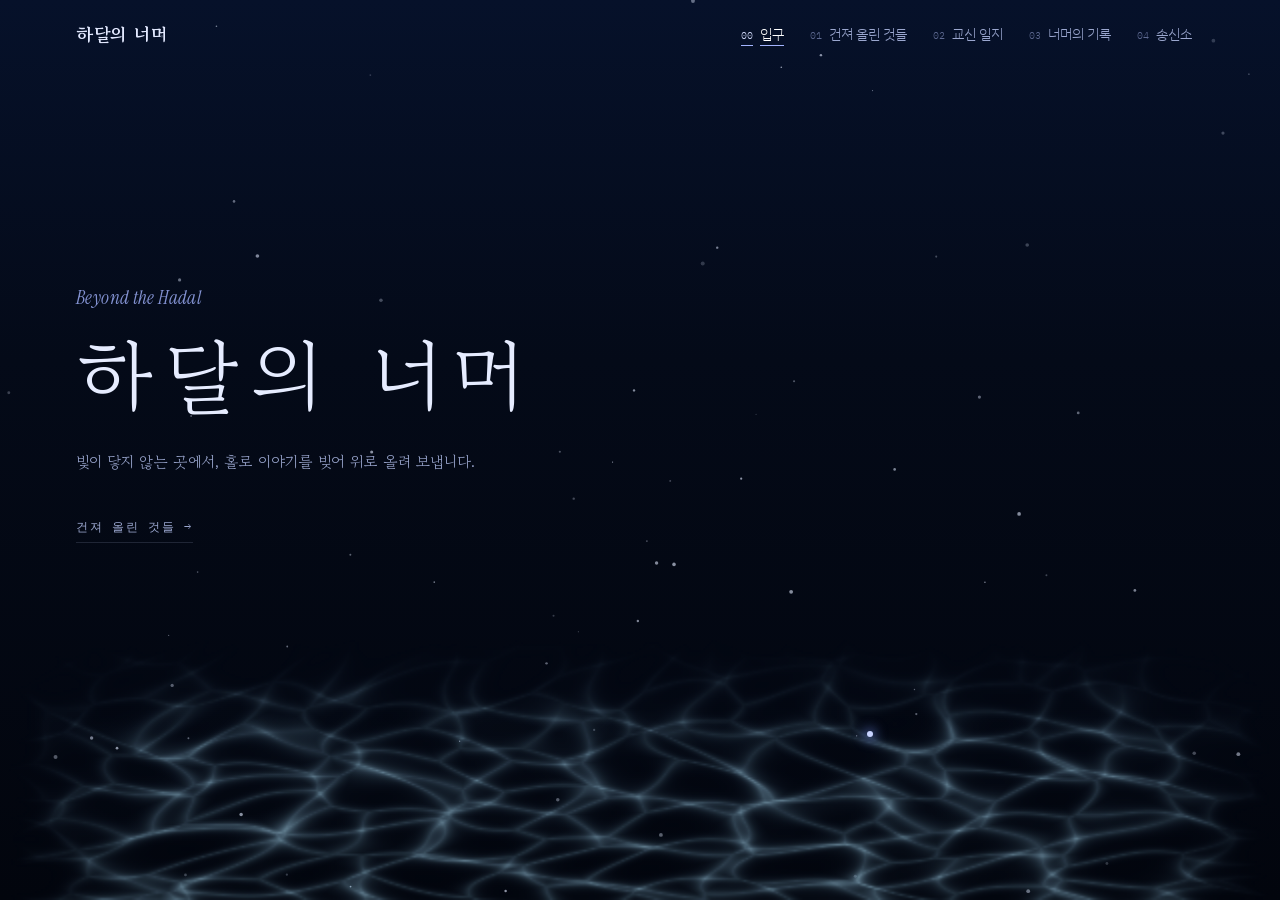
==== commit 6db41aac: "괄호 부제 삭제, 지상 탭 제목 '지상', 파비콘 교체 보강, 지상 물결 파란 고리 Co-Authored-By: Claude Opus 5.5 <noreply@anthropic.co" ====
--- a/index.html
+++ b/index.html
@@ -23,7 +23,6 @@
   <div class="frame top-in">
     <a class="logo" href="#/">
       <b>하달의 너머</b>
-      <span>( beyond the hadal )</span>
     </a>
     <nav class="nav" id="nav" aria-label="채널"></nav>
   </div>
--- a/assets/style.css
+++ b/assets/style.css
@@ -100,7 +100,7 @@
 body.is-home .nav a.on{background:transparent;border-color:transparent;color:#fff;text-decoration:underline;text-underline-offset:6px;text-decoration-color:var(--blue-l)}
 body.is-home main{display:flex;flex-direction:column;flex:1 1 auto;min-height:0}
 .still{position:relative;flex:1 1 auto;min-height:0;overflow:hidden}
-.still .sea{position:absolute;inset:0;width:100%;height:100%;display:block;filter:blur(1.6px)}
+.still .sea{position:absolute;left:0;right:0;bottom:0;width:100%;display:block}
 /* 홀로 있는 신호 하나 */
 .lone{position:absolute;left:68%;top:80%;width:0;height:0;z-index:2}
 .lone b{position:absolute;left:-3px;top:-3px;width:6px;height:6px;border-radius:50%;background:#C9D4FF;box-shadow:0 0 12px 3px rgba(120,150,255,.55);animation:breath 6s ease-in-out infinite}
@@ -499,7 +499,7 @@
 .obs{flex:1 1 auto;min-height:0;display:grid;grid-template-columns:minmax(0,1.15fr) minmax(0,1fr);gap:56px;padding-top:34px;padding-bottom:34px;align-items:stretch}
 .feed{position:relative;min-height:0;height:100%;max-height:calc(100vh - 140px);border:1px solid var(--line-2);background:#030716;overflow:hidden;animation:rise .8s cubic-bezier(.2,.7,.2,1) both}
 .screen{position:absolute;inset:0}
-.screen img{width:100%;height:100%;object-fit:cover;display:block}
+.screen img{width:100%;height:100%;object-fit:cover;object-position:50% 30%;display:block}
 .nofeed{position:absolute;inset:0;display:grid;place-items:center;font-family:var(--mono);font-size:.74rem;letter-spacing:.3em;color:var(--ink-3);
   background:radial-gradient(rgba(110,140,255,.14) 1px,transparent 1.5px) 0 0/7px 7px}
 /* 화면 위 얇은 주사선과 가장자리 어둠 */
@@ -553,3 +553,230 @@
 }
 
 .op h1 small{display:block;margin-top:10px;font-family:var(--mono);font-size:.78rem;letter-spacing:.42em;color:var(--blue-l);text-transform:uppercase}
+
+/* ---------- 그림 보호: 끌기·길게 누르기·우클릭 저장 막기 ---------- */
+img{-webkit-user-drag:none;user-drag:none;-webkit-user-select:none;user-select:none;-webkit-touch-callout:none;pointer-events:none}
+
+/* ---------- 스크롤바 숨기기 (스크롤은 그대로 된다) ---------- */
+html,body,*{scrollbar-width:none!important;-ms-overflow-style:none!important}
+::-webkit-scrollbar,*::-webkit-scrollbar{display:none!important;width:0!important;height:0!important;background:transparent!important}
+html,body{overflow-x:hidden}
+
+/* ---------- 프롬프트 탭 ---------- */
+.prompt{border:1px solid var(--line-2);background:rgba(4,10,24,.6)}
+.prompt-bar{display:flex;justify-content:space-between;align-items:center;padding:6px 10px;border-bottom:1px solid var(--line-2)}
+.prompt .copy{cursor:pointer;background:none;border:1px solid var(--line-2);color:var(--ink-2);font-family:var(--mono);font-size:.66rem;padding:3px 10px;transition:color .2s,border-color .2s}
+.prompt .copy:hover{color:#fff;border-color:var(--blue-l)}
+.prompt pre{margin:0;padding:12px 12px 14px;white-space:pre-wrap;word-break:break-word;font-family:var(--mono);font-size:.76rem;line-height:1.75;color:#C9D2F0;max-height:none;user-select:text}
+.prompt+.prompt{margin-top:12px}
+
+.cmd.soon{opacity:.6;cursor:default}
+.cmd.soon::after{content:none}
+
+.specimens .spec{animation-fill-mode:backwards}
+.spec .flag{z-index:5}
+
+/* ── 건져 올린 것들 : 호버 ── */
+.specimens .spec{transition:opacity .6s ease}
+.specimens:has(.spec:hover) .spec:not(:hover){opacity:.42}
+.spec:hover .pic img{filter:grayscale(1) contrast(1.15);mix-blend-mode:screen}
+.spec .pic img.tint{position:absolute;inset:0;background:var(--paper-2);filter:none;mix-blend-mode:normal;opacity:0;transition:opacity 1s ease}
+.spec:hover .pic img.tint{opacity:1}
+.spec .pic .crn{position:absolute;inset:8px;z-index:3;pointer-events:none;opacity:0;transform:scale(1.06);transition:opacity .4s,transform .6s cubic-bezier(.2,.7,.2,1);
+  background:
+    linear-gradient(var(--ink),var(--ink)) left top/14px 1px,linear-gradient(var(--ink),var(--ink)) left top/1px 14px,
+    linear-gradient(var(--ink),var(--ink)) right top/14px 1px,linear-gradient(var(--ink),var(--ink)) right top/1px 14px,
+    linear-gradient(var(--ink),var(--ink)) left bottom/14px 1px,linear-gradient(var(--ink),var(--ink)) left bottom/1px 14px,
+    linear-gradient(var(--ink),var(--ink)) right bottom/14px 1px,linear-gradient(var(--ink),var(--ink)) right bottom/1px 14px;
+  background-repeat:no-repeat}
+.spec:hover .pic .crn{opacity:1;transform:none}
+.spec .pic .tune{position:absolute;left:0;bottom:0;z-index:4;background:var(--paper);color:var(--blue-l);font-family:var(--mono);font-size:.64rem;letter-spacing:.18em;padding:6px 10px;border-top:1px solid var(--line);border-right:1px solid var(--line);transform:translateY(101%);transition:transform .45s cubic-bezier(.2,.7,.2,1) .2s}
+.spec:hover .pic .tune{transform:none}
+.spec h3{transition:color .3s}
+.spec h3::after{transform:scaleX(.35);transform-origin:left;transition:background .3s,transform .7s cubic-bezier(.2,.7,.2,1)}
+.spec:hover h3::after{transform:scaleX(1)}
+@media (hover:none){.specimens:has(.spec:hover) .spec:not(:hover){opacity:1}.spec .pic .tune,.spec .pic .crn{display:none}}
+/* E — 고요함 : 나머지는 어둠 속으로 가라앉음 */
+.specimens .spec{transition:opacity .8s ease,filter .8s ease}
+.specimens:has(.spec:hover) .spec:not(:hover){opacity:.35;filter:blur(1.5px)}
+@media (hover:none){.specimens:has(.spec:hover) .spec:not(:hover){filter:none}}
+
+/* =========================================================
+   입구 — 물결을 건드림
+   ========================================================= */
+.still{--lift:0}
+.still .sea{filter:brightness(calc(1 + var(--lift) * .5));transition:filter 1.2s ease}
+.still .ripple{position:absolute;z-index:2;width:0;height:0;pointer-events:none}
+.still .ripple::before,.still .ripple::after{content:"";position:absolute;left:-90px;top:-26px;width:180px;height:52px;border-radius:50%;border:1.5px solid rgba(224,232,255,1);box-shadow:0 0 14px rgba(150,175,255,.45),inset 0 0 10px rgba(150,175,255,.3);transform:scale(.1);opacity:1;animation:ripple 1.5s cubic-bezier(.2,.6,.3,1) forwards}
+.still .ripple::after{animation-delay:.2s;border-color:rgba(214,224,255,.55)}
+@keyframes ripple{to{transform:scale(1.4);opacity:0}}
+/* =========================================================
+   지상 — 흰 종이, 쨍한 파랑
+   ========================================================= */
+body.is-surface{
+  --paper:#F3F5FA;--paper-2:#E6EAF4;--grid:rgba(39,65,230,.08);
+  --ink:#14172B;--ink-2:#4A5068;--ink-3:#868CA3;
+  --line:rgba(20,23,43,.85);--line-2:rgba(20,23,43,.18);
+  --blue:#2741E6;--blue-d:#1428B4;--blue-l:#2741E6;
+  color-scheme:light;
+  background:
+    linear-gradient(var(--grid) 1px,transparent 1px) 0 0/28px 28px,
+    linear-gradient(90deg,var(--grid) 1px,transparent 1px) 0 0/28px 28px,
+    var(--paper);
+}
+html:has(body.is-surface){background:#F3F5FA}
+body.is-surface ::selection{background:var(--blue);color:#fff}
+body.is-surface .top{border-bottom-color:var(--line)}
+body.is-surface .top::after{display:block}
+body.is-surface .logo b{color:var(--ink)}
+body.is-surface .nav a{color:var(--ink-2)}
+body.is-surface .nav a:hover{color:var(--ink);border-color:var(--line-2)}
+body.is-surface .foot{display:none}
+
+.above{position:relative;min-height:calc(100vh - 70px);overflow:hidden;border-bottom:1px solid var(--line)}
+.above .sea{position:absolute;left:0;right:0;top:0;width:100%;display:block;z-index:0}
+.above-in{position:relative;z-index:2;min-height:calc(100vh - 70px);display:flex;flex-direction:column;justify-content:flex-end;padding-bottom:12vh}
+.above .cross{position:absolute;width:22px;height:22px;pointer-events:none}
+.above .cross::before,.above .cross::after{content:"";position:absolute;background:var(--ink)}
+.above .cross::before{left:50%;top:0;bottom:0;width:1px}
+.above .cross::after{top:50%;left:0;right:0;height:1px}
+.above .cross i{position:absolute;inset:5px;border:1px solid var(--ink);border-radius:50%}
+.above .cross.a{left:var(--gut);bottom:24px}
+.above .cross.b{right:var(--gut);bottom:24px}
+.above .orbit{position:absolute;left:50%;top:56%;width:min(900px,96vw);transform:translate(-40%,-50%);pointer-events:none;overflow:visible;z-index:-1}
+.above .orbit .ring{fill:none;stroke:var(--ink);stroke-width:.8;opacity:.55}
+.above .orbit .ring.d{stroke-dasharray:3 5;stroke:var(--blue);opacity:1}
+.above .orbit .ping{fill:none;stroke:var(--blue);stroke-width:1;transform-origin:center;transform-box:fill-box;animation:ping 5.4s cubic-bezier(.2,.6,.3,1) infinite;opacity:0}
+.above .orbit .ping:nth-of-type(2){animation-delay:1.8s}.above .orbit .ping:nth-of-type(3){animation-delay:3.6s}
+@keyframes ping{0%{transform:scale(.15);opacity:.9}100%{transform:scale(1);opacity:0}}
+.above .orbit .star{fill:var(--blue)}.above .orbit .star.k{fill:var(--ink)}
+.above .orbit circle[fill]{fill:var(--blue)}
+.above .orbit text{font-family:var(--mono);font-size:9px;fill:var(--ink-3)}
+.above-en{margin:0 0 10px;font-family:var(--en-serif);font-style:italic;font-size:clamp(1.1rem,1.8vw,1.5rem);color:var(--blue)}
+.above-en::before{content:"";display:inline-block;width:40px;height:1px;background:var(--blue);vertical-align:.32em;margin-right:12px}
+.above h1{margin:0;font-family:var(--kr-serif);font-weight:400;font-size:clamp(2.6rem,6.4vw,5.4rem);line-height:1.1;letter-spacing:.14em;color:var(--ink)}
+.above-line{margin:22px 0 0;max-width:28em;font-family:var(--kr-serif);font-size:clamp(.9rem,1.2vw,1rem);line-height:2;color:var(--ink-2)}
+.above .sheet{position:absolute;right:calc(var(--gut) + 8px);bottom:12vh;width:250px;background:var(--paper);border:1px solid var(--line);font-family:var(--mono);font-size:.72rem}
+.above .sheet header{display:flex;justify-content:space-between;padding:5px 10px;background:var(--blue);color:#fff;font-size:.62rem;letter-spacing:.12em}
+.above .sheet dl{margin:0}
+.above .sheet dl div{display:grid;grid-template-columns:64px 1fr;border-top:1px solid var(--line-2)}
+.above .sheet dl div:first-child{border-top:0}
+.above .sheet dt{padding:5px 10px;color:var(--ink-3);border-right:1px solid var(--line-2)}
+.above .sheet dd{margin:0;padding:5px 10px;font-family:var(--sans);font-size:.78rem;color:var(--ink)}
+.above .sheet footer{display:flex;align-items:center;justify-content:space-between;gap:8px;padding:6px 10px;border-top:1px solid var(--line)}
+.above .barcode{height:16px;width:100px;background:repeating-linear-gradient(90deg,var(--ink) 0 1px,transparent 1px 3px,var(--ink) 3px 5px,transparent 5px 6px,var(--ink) 6px 7px,transparent 7px 10px)}
+.above .vert{position:absolute;right:calc(var(--gut) - 34px);bottom:12vh;writing-mode:vertical-rl;font-family:var(--kr-serif);font-size:.84rem;letter-spacing:.3em;color:var(--ink-2)}
+.above .vert b{font-weight:400;color:var(--blue)}
+
+.soon-list{padding-top:70px;padding-bottom:110px}
+.soon-h{display:grid;grid-template-columns:auto 1fr auto;align-items:end;gap:18px;padding-bottom:12px;border-bottom:1px solid var(--line)}
+.soon-h h2{margin:0;font-family:var(--kr-serif);font-weight:400;font-size:clamp(1.4rem,2.6vw,1.9rem);line-height:1.1;color:var(--ink)}
+.soon-h .tiny{color:var(--ink-3)}
+.soon-h .br{color:var(--blue)}
+.soons{display:grid;grid-template-columns:repeat(auto-fill,minmax(230px,1fr));gap:34px 28px;padding-top:34px}
+.soon{margin:0}
+.soon .meta{display:flex;justify-content:space-between;padding:0 0 6px;font-family:var(--mono);font-size:.64rem;color:var(--ink-3)}
+.soon .meta span:last-child{color:var(--blue);letter-spacing:.14em}
+.soon .pic{position:relative;aspect-ratio:4/5;border:1px solid var(--line);background:var(--paper-2);overflow:hidden}
+.soon .pic img{width:100%;height:100%;object-fit:cover;object-position:top;pointer-events:none;-webkit-user-drag:none}
+.soon .ghost{position:absolute;inset:0;display:flex;align-items:flex-end;padding:10px;font-family:var(--mono);font-size:.62rem;letter-spacing:.1em;color:var(--blue);
+  background:radial-gradient(rgba(39,65,230,.26) 1px,transparent 1.5px) 0 0/8px 8px,var(--paper-2)}
+.soon .ghost::before{content:"";position:absolute;left:50%;top:46%;width:44%;aspect-ratio:1/1.3;transform:translate(-50%,-50%);border:1px solid var(--blue);border-radius:50% 50% 0 0;border-bottom:0}
+.soon .ghost::after{content:"";position:absolute;left:50%;top:22%;width:20%;aspect-ratio:1;transform:translateX(-50%);border:1px solid var(--blue);border-radius:50%}
+.soon .star4{position:absolute;right:10px;top:10px;width:18px;height:18px;background:var(--blue);clip-path:polygon(50% 0,58% 42%,100% 50%,58% 58%,50% 100%,42% 58%,0 50%,42% 42%)}
+.soon figcaption{margin-top:12px;display:flex;flex-wrap:wrap;align-items:baseline;gap:4px 10px}
+.soon figcaption b{font-family:var(--kr-serif);font-weight:400;font-size:1.2rem;color:var(--ink)}
+.soon figcaption i{font-family:var(--en-serif);font-size:1rem;color:var(--blue)}
+.soon figcaption .tg{width:100%;font-family:var(--mono);font-size:.66rem;color:var(--ink-3)}
+@media (max-width:900px){
+  .above .sheet,.above .vert{display:none}
+  .above .orbit{width:150vw;transform:translate(-50%,-50%)}
+}
+@media (max-width:720px){
+  .soons{grid-template-columns:1fr 1fr;gap:24px 14px}
+  .soon figcaption b{font-size:1rem}
+}
+
+/* ---------- 물을 건너는 전환 ---------- */
+.tide{position:fixed;inset:0;z-index:60;pointer-events:none;overflow:hidden}
+.tide-body{position:absolute;left:-5%;right:-5%;height:130vh;display:flex;flex-direction:column;transition:transform 1.25s cubic-bezier(.65,.05,.3,1)}
+.tide-edge{display:block;width:100%;height:60px;flex:none;animation:edge 1.6s linear infinite}
+.tide-fill{flex:1}
+@keyframes edge{from{transform:translateX(0)}to{transform:translateX(-12.5%)}}
+.tide.to-up .tide-body{top:100%;transform:translateY(0)}
+.tide.to-up.in .tide-body{transform:translateY(-100%)}
+.tide.to-up .tide-edge path{fill:#F3F5FA}.tide.to-up .tide-edge path.b{fill:#FFFFFF;opacity:.7}
+.tide.to-up .tide-fill{background:linear-gradient(180deg,#F3F5FA,#FFFFFF)}
+.tide.to-down .tide-body{bottom:100%;flex-direction:column-reverse;transform:translateY(0)}
+.tide.to-down.in .tide-body{transform:translateY(100%)}
+.tide.to-down .tide-edge{transform:scaleY(-1);animation:edgeD 1.6s linear infinite}
+@keyframes edgeD{from{transform:scaleY(-1) translateX(0)}to{transform:scaleY(-1) translateX(-12.5%)}}
+.tide.to-down .tide-edge path{fill:#040A18}.tide.to-down .tide-edge path.b{fill:#0A1430;opacity:.8}
+.tide.to-down .tide-fill{background:linear-gradient(0deg,#040A18,#02050D)}
+.tide.out .tide-body,.tide.out .tide-say,.tide.out .tide-bub{opacity:0;transition:opacity 1.1s ease}
+.tide-bub{position:absolute;inset:0}
+.tide-bub i{position:absolute;width:calc(5px * var(--s));height:calc(5px * var(--s));border-radius:50%;opacity:0}
+.tide.to-up .tide-bub i{bottom:-10px;background:#2741E6;animation:bubUp 1.6s cubic-bezier(.3,.6,.4,1) forwards}
+.tide.to-down .tide-bub i{top:-10px;background:#E2EAFF;animation:bubDown 1.6s cubic-bezier(.3,.6,.4,1) forwards}
+@keyframes bubUp{0%{opacity:0;transform:translateY(0)}20%{opacity:.9}100%{opacity:0;transform:translateY(-105vh)}}
+@keyframes bubDown{0%{opacity:0;transform:translateY(0)}20%{opacity:.9}100%{opacity:0;transform:translateY(105vh)}}
+.tide-say{position:absolute;left:50%;top:50%;margin:0;transform:translate(-50%,-50%);font-family:var(--mono);font-size:.78rem;letter-spacing:.5em;opacity:0;animation:say 1.6s ease .5s forwards}
+.tide.to-up .tide-say{color:#2741E6}.tide.to-down .tide-say{color:#A3B4FF}
+@keyframes say{0%{opacity:0;letter-spacing:.2em}40%,100%{opacity:1;letter-spacing:.5em}}
+
+/* ---------- 지상 메뉴 ---------- */
+.up-tag{align-self:center;margin-right:8px;font-family:var(--en-serif);font-style:italic;font-size:.95rem;color:var(--blue)}
+body.is-surface .nav a.on{background:var(--blue);color:#fff;border-color:var(--blue)}
+body.is-surface .nav a.on em{color:#D6DEFF}
+
+/* ---------- 지상 꾸밈 ---------- */
+.ticker{position:relative;z-index:3;overflow:hidden;border-bottom:1px solid var(--line);background:var(--blue);color:#fff;font-family:var(--mono);font-size:.62rem;letter-spacing:.2em;white-space:nowrap}
+.ticker div{display:inline-block;padding:5px 0;animation:tick 40s linear infinite}
+@keyframes tick{to{transform:translateX(-50%)}}
+.touch-hint{position:absolute;right:var(--gut);top:14px;z-index:2;margin:0;font-family:var(--mono);font-size:.62rem;letter-spacing:.14em;color:var(--blue)}
+.ruler{position:absolute;left:10px;top:0;bottom:0;z-index:1;width:26px;display:flex;flex-direction:column;justify-content:space-between;padding:20px 0;border-right:1px solid var(--line-2);
+  background:repeating-linear-gradient(180deg,var(--line-2) 0 1px,transparent 1px 12px) right/6px 100% no-repeat}
+.ruler span{font-family:var(--mono);font-size:.54rem;color:var(--ink-3)}
+.stamp{position:absolute;right:calc(var(--gut) + 20px);top:28%;z-index:2;width:120px;height:120px;animation:spin 40s linear infinite;overflow:visible}
+.stamp circle{fill:none;stroke:var(--blue);stroke-width:.8}
+.stamp circle+circle{stroke-dasharray:2 3}
+.stamp text{font-family:var(--mono);font-size:8.6px;letter-spacing:.14em;fill:var(--blue)}
+.stamp .s{fill:var(--blue)}
+@keyframes spin{to{transform:rotate(360deg)}}
+.coord{position:absolute;bottom:22px;font-family:var(--mono);font-size:.6rem;letter-spacing:.08em;color:var(--ink-3)}
+.coord.a{left:calc(var(--gut) + 34px)}.coord.b{right:calc(var(--gut) + 34px)}
+.halftone{position:absolute;left:38%;bottom:6vh;width:220px;height:120px;z-index:-1;pointer-events:none;
+  background:radial-gradient(var(--blue) 1.2px,transparent 1.6px) 0 0/9px 9px;
+  -webkit-mask-image:radial-gradient(closest-side,#000,transparent);mask-image:radial-gradient(closest-side,#000,transparent);opacity:.35}
+.spk{position:absolute;z-index:1;width:calc(14px * var(--z));height:calc(14px * var(--z));background:var(--blue);pointer-events:none;
+  clip-path:polygon(50% 0,58% 42%,100% 50%,58% 58%,50% 100%,42% 58%,0 50%,42% 42%);animation:twinkle 4s ease-in-out infinite}
+@keyframes twinkle{0%,100%{opacity:.15;transform:scale(.6) rotate(0)}50%{opacity:1;transform:scale(1) rotate(45deg)}}
+.soon .bk{position:absolute;width:14px;height:14px;border:1px solid var(--blue);z-index:2}
+.soon .bk.tl{left:8px;top:8px;border-right:0;border-bottom:0}.soon .bk.br{right:8px;bottom:8px;border-left:0;border-top:0}
+.soon .code{position:absolute;right:26px;bottom:8px;z-index:2;font-family:var(--mono);font-size:.58rem;letter-spacing:.12em;color:var(--blue);background:var(--paper);padding:1px 5px;border:1px solid var(--blue)}
+.soon-foot{margin-top:60px;display:flex;justify-content:space-between;align-items:center;gap:16px;border-top:1px solid var(--line);padding-top:12px}
+.soon-foot .barcode{height:16px;width:140px;background:repeating-linear-gradient(90deg,var(--ink) 0 1px,transparent 1px 3px,var(--ink) 3px 5px,transparent 5px 6px,var(--ink) 6px 7px,transparent 7px 10px)}
+.soon-foot .tiny{color:var(--ink-3);letter-spacing:.2em}
+
+/* ---------- 지상 송신소 ---------- */
+body.is-surface .feed{background:#E6EAF4;border-color:var(--line)}
+body.is-surface .nofeed{color:var(--blue)}
+body.is-surface .op h1,body.is-surface .now b{color:var(--ink)}
+body.is-surface .op .line{color:var(--blue)}
+body.is-surface .rules li{color:var(--ink-2)}
+body.is-surface .contact a:hover{color:var(--blue)}
+body.is-surface .retune:hover{color:var(--blue);border-bottom-color:var(--blue)}
+body.is-surface .hud-top{background:linear-gradient(180deg,rgba(39,65,230,.85),transparent)}
+body.is-surface .hud-bot{background:linear-gradient(0deg,rgba(39,65,230,.85),transparent)}
+body.is-surface .hud-top,body.is-surface .hud-bot{color:#fff;text-shadow:none}
+@media (max-width:900px){.stamp,.ruler,.coord,.halftone{display:none}}
+@media (prefers-reduced-motion:reduce){.tide-edge,.stamp,.spk,.ticker div{animation:none}}
+body.is-surface .prose,body.is-surface .prose p{color:var(--ink-2)}
+body.is-surface .prose strong,body.is-surface .prose b{color:var(--ink)}
+
+/* 지상: 물결을 건드리면 파란 고리가 퍼짐 */
+.above .ripple{position:absolute;z-index:3;width:0;height:0;pointer-events:none}
+.above .ripple::before,.above .ripple::after{content:"";position:absolute;left:-90px;top:-26px;width:180px;height:52px;border-radius:50%;border:2px solid var(--blue-d);background:radial-gradient(closest-side,rgba(39,65,230,.12),transparent);box-shadow:0 0 0 1px rgba(255,255,255,.8),0 0 16px rgba(39,65,230,.45);transform:scale(.1);opacity:1;animation:ripple 1.5s cubic-bezier(.2,.6,.3,1) forwards}
+.above .ripple::after{animation-delay:.2s;border-color:var(--blue);background:none}
+.above{--lift:0}
+.above .sea{filter:saturate(calc(1 + var(--lift) * .6)) contrast(calc(1 + var(--lift) * .25));transition:filter 1.2s ease}
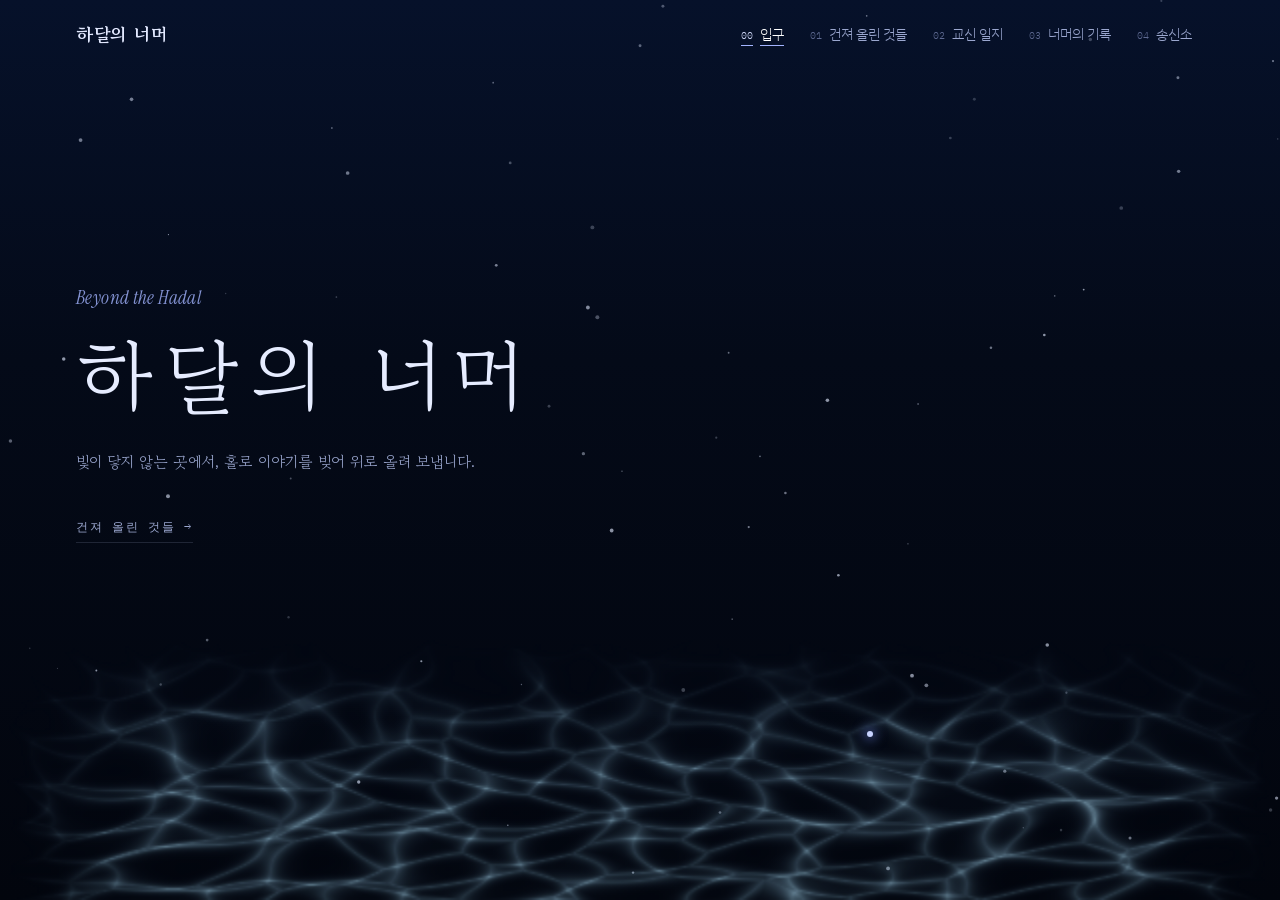
==== commit c957f5e1: "링크 미리보기 이미지(og:image, twitter card) 추가 Co-Authored-By: Claude Opus 5.5 <noreply@anthropic.com> Claud" ====
--- a/index.html
+++ b/index.html
@@ -8,6 +8,16 @@
 <meta property="og:title" content="하달의 너머">
 <meta property="og:description" content="하달 너머에서 건져 올려 빚은 이야기를, 신호에 실어 지상으로 보내는 곳.">
 <meta property="og:type" content="website">
+<meta property="og:url" content="https://beyond-the-hadal.pages.dev/">
+<meta property="og:site_name" content="하달의 너머">
+<meta property="og:image" content="https://beyond-the-hadal.pages.dev/images/og.jpg">
+<meta property="og:image:width" content="1200">
+<meta property="og:image:height" content="630">
+<meta property="og:image:alt" content="깊은 바다 속, 빛나는 틈을 향해 손을 뻗는 해파리 모자의 존재">
+<meta name="twitter:card" content="summary_large_image">
+<meta name="twitter:title" content="하달의 너머">
+<meta name="twitter:description" content="하달 너머에서 건져 올려 빚은 이야기를, 신호에 실어 지상으로 보내는 곳.">
+<meta name="twitter:image" content="https://beyond-the-hadal.pages.dev/images/og.jpg">
 <meta name="theme-color" content="#040A18">
 <link rel="icon" href="data:image/svg+xml,%3Csvg xmlns='http://www.w3.org/2000/svg' viewBox='0 0 64 64'%3E%3Crect width='64' height='64' fill='%23040A18'/%3E%3Ccircle cx='32' cy='32' r='22' fill='none' stroke='%234865FF' stroke-width='2'/%3E%3Ccircle cx='32' cy='32' r='12' fill='none' stroke='%234865FF' stroke-width='2' stroke-dasharray='3 3'/%3E%3Ccircle cx='32' cy='32' r='4' fill='%234865FF'/%3E%3C/svg%3E">
 <link rel="preconnect" href="https://fonts.googleapis.com">
--- a/assets/style.css
+++ b/assets/style.css
@@ -531,8 +531,7 @@
 .now{margin-top:10px;padding:16px 0;border-top:1px solid var(--line);border-bottom:1px solid var(--line-2)}
 .now b{display:block;margin-top:6px;font-family:var(--kr-serif);font-weight:700;font-size:clamp(1.3rem,2.3vw,1.7rem);color:#fff}
 .now p{margin:6px 0 0;font-family:var(--kr-serif);font-size:.92rem;color:var(--ink-2)}
-.now.show b{animation:typeIn 1.2s steps(14) .3s both}
-.now.show p{animation:fadein 1s ease .9s both}
+.now.show p{animation:fadein 1s ease calc(.5s + var(--n,10) * 75ms) both}
 @keyframes typeIn{from{clip-path:inset(0 100% 0 0)}to{clip-path:inset(0 0 0 0)}}
 .retune{align-self:flex-start;cursor:pointer;background:none;border:0;padding:0 0 3px;border-bottom:1px solid var(--line-2);font-family:var(--mono);font-size:.72rem;letter-spacing:.1em;color:var(--ink-2);transition:color .25s,border-color .25s}
 .retune::before{content:"↻  ";color:var(--blue-l)}
@@ -604,8 +603,6 @@
 /* =========================================================
    입구 — 물결을 건드림
    ========================================================= */
-.still{--lift:0}
-.still .sea{filter:brightness(calc(1 + var(--lift) * .5));transition:filter 1.2s ease}
 .still .ripple{position:absolute;z-index:2;width:0;height:0;pointer-events:none}
 .still .ripple::before,.still .ripple::after{content:"";position:absolute;left:-90px;top:-26px;width:180px;height:52px;border-radius:50%;border:1.5px solid rgba(224,232,255,1);box-shadow:0 0 14px rgba(150,175,255,.45),inset 0 0 10px rgba(150,175,255,.3);transform:scale(.1);opacity:1;animation:ripple 1.5s cubic-bezier(.2,.6,.3,1) forwards}
 .still .ripple::after{animation-delay:.2s;border-color:rgba(214,224,255,.55)}
@@ -643,7 +640,11 @@
 .above .cross i{position:absolute;inset:5px;border:1px solid var(--ink);border-radius:50%}
 .above .cross.a{left:var(--gut);bottom:24px}
 .above .cross.b{right:var(--gut);bottom:24px}
-.above .orbit{position:absolute;left:50%;top:56%;width:min(900px,96vw);transform:translate(-40%,-50%);pointer-events:none;overflow:visible;z-index:-1}
+.above .orbit-box{position:absolute;left:50%;top:56%;width:min(900px,96vw);aspect-ratio:900/640;transform:translate(-40%,-50%);pointer-events:none;z-index:-1}
+.above .orbit{position:absolute;inset:0;width:100%;height:100%;overflow:visible}
+.above .pulse{position:absolute;left:52.2%;top:51.6%;width:66.7%;aspect-ratio:1;margin:-33.35% 0 0 -33.35%;border:1px solid var(--blue);border-radius:50%;opacity:0;transform:scale(.15);animation:pulse 5.4s cubic-bezier(.2,.6,.3,1) infinite;will-change:transform,opacity}
+.above .pulse:nth-child(3){animation-delay:1.8s}.above .pulse:nth-child(4){animation-delay:3.6s}
+@keyframes pulse{0%{transform:scale(.15);opacity:.9}100%{transform:scale(1);opacity:0}}
 .above .orbit .ring{fill:none;stroke:var(--ink);stroke-width:.8;opacity:.55}
 .above .orbit .ring.d{stroke-dasharray:3 5;stroke:var(--blue);opacity:1}
 .above .orbit .ping{fill:none;stroke:var(--blue);stroke-width:1;transform-origin:center;transform-box:fill-box;animation:ping 5.4s cubic-bezier(.2,.6,.3,1) infinite;opacity:0}
@@ -690,7 +691,7 @@
 .soon figcaption .tg{width:100%;font-family:var(--mono);font-size:.66rem;color:var(--ink-3)}
 @media (max-width:900px){
   .above .sheet,.above .vert{display:none}
-  .above .orbit{width:150vw;transform:translate(-50%,-50%)}
+  .above .orbit-box{width:150vw;transform:translate(-50%,-50%)}
 }
 @media (max-width:720px){
   .soons{grid-template-columns:1fr 1fr;gap:24px 14px}
@@ -778,5 +779,35 @@
 .above .ripple{position:absolute;z-index:3;width:0;height:0;pointer-events:none}
 .above .ripple::before,.above .ripple::after{content:"";position:absolute;left:-90px;top:-26px;width:180px;height:52px;border-radius:50%;border:2px solid var(--blue-d);background:radial-gradient(closest-side,rgba(39,65,230,.12),transparent);box-shadow:0 0 0 1px rgba(255,255,255,.8),0 0 16px rgba(39,65,230,.45);transform:scale(.1);opacity:1;animation:ripple 1.5s cubic-bezier(.2,.6,.3,1) forwards}
 .above .ripple::after{animation-delay:.2s;border-color:var(--blue);background:none}
-.above{--lift:0}
-.above .sea{filter:saturate(calc(1 + var(--lift) * .6)) contrast(calc(1 + var(--lift) * .25));transition:filter 1.2s ease}
+/* 전환 문구: 물이 걷히기 시작하면 함께 사라진다 (애니메이션이 투명도를 붙잡고 있어서 따로 지운다) */
+.tide.out .tide-say{animation:sayOut .45s ease forwards}
+@keyframes sayOut{from{opacity:1;letter-spacing:.5em}to{opacity:0;letter-spacing:.8em}}
+body.is-surface .screen img{object-position:50% 0%}
+
+/* 지상 첫 화면: 한 화면에 고정, 스크롤 없음 */
+body.is-surf-home{overflow:hidden;height:100vh;height:100dvh}
+body.is-surf-home main{display:flex;flex-direction:column;flex:1 1 auto;min-height:0}
+body.is-surf-home .above{flex:1 1 auto;min-height:0;border-bottom:0}
+body.is-surf-home .above-in{min-height:0;height:100%}
+/* 수신함 머리 */
+.soon-list{padding-top:54px}
+.soon-h{grid-template-columns:auto 1fr auto;align-items:end}
+.soon-h .big{font-family:var(--en-serif);font-size:clamp(4rem,9vw,7rem);line-height:.8;color:var(--blue)}
+.soon-h h2{font-size:clamp(2rem,4.4vw,3.4rem);line-height:1.05}
+.soon-h h2 i{display:block;font-family:var(--en-serif);font-style:italic;font-size:.46em;color:var(--blue);margin-top:6px}
+@media (max-width:720px){body.is-surf-home .above-in{padding-bottom:9vh}}
+
+/* 움직이는 꾸밈은 합성 레이어로만 움직이게 */
+.stamp,.spk,.ticker div{will-change:transform}
+.stamp{contain:layout paint}
+.above .halftone{will-change:auto}
+
+/* 송신소 NOW: 한 글자씩 써짐 */
+.now b .ch{display:inline-block;opacity:0;white-space:pre}
+.now.show b .ch{animation:chIn .45s cubic-bezier(.2,.7,.2,1) forwards;animation-delay:calc(.35s + var(--i) * 75ms)}
+@keyframes chIn{from{opacity:0;transform:translateY(.28em);filter:blur(4px)}to{opacity:1;transform:none;filter:none}}
+.now b .caret{display:inline-block;width:2px;height:.95em;margin-left:4px;vertical-align:-.08em;background:var(--blue-l);opacity:0}
+.now.show b .caret{animation:caret 1s steps(1) infinite;animation-delay:calc(.35s + var(--n,10) * 75ms)}
+@keyframes caret{0%{opacity:1}50%{opacity:0}}
+body.is-surface .now b .caret{background:var(--blue)}
+@media (prefers-reduced-motion:reduce){.now b .ch{opacity:1}}
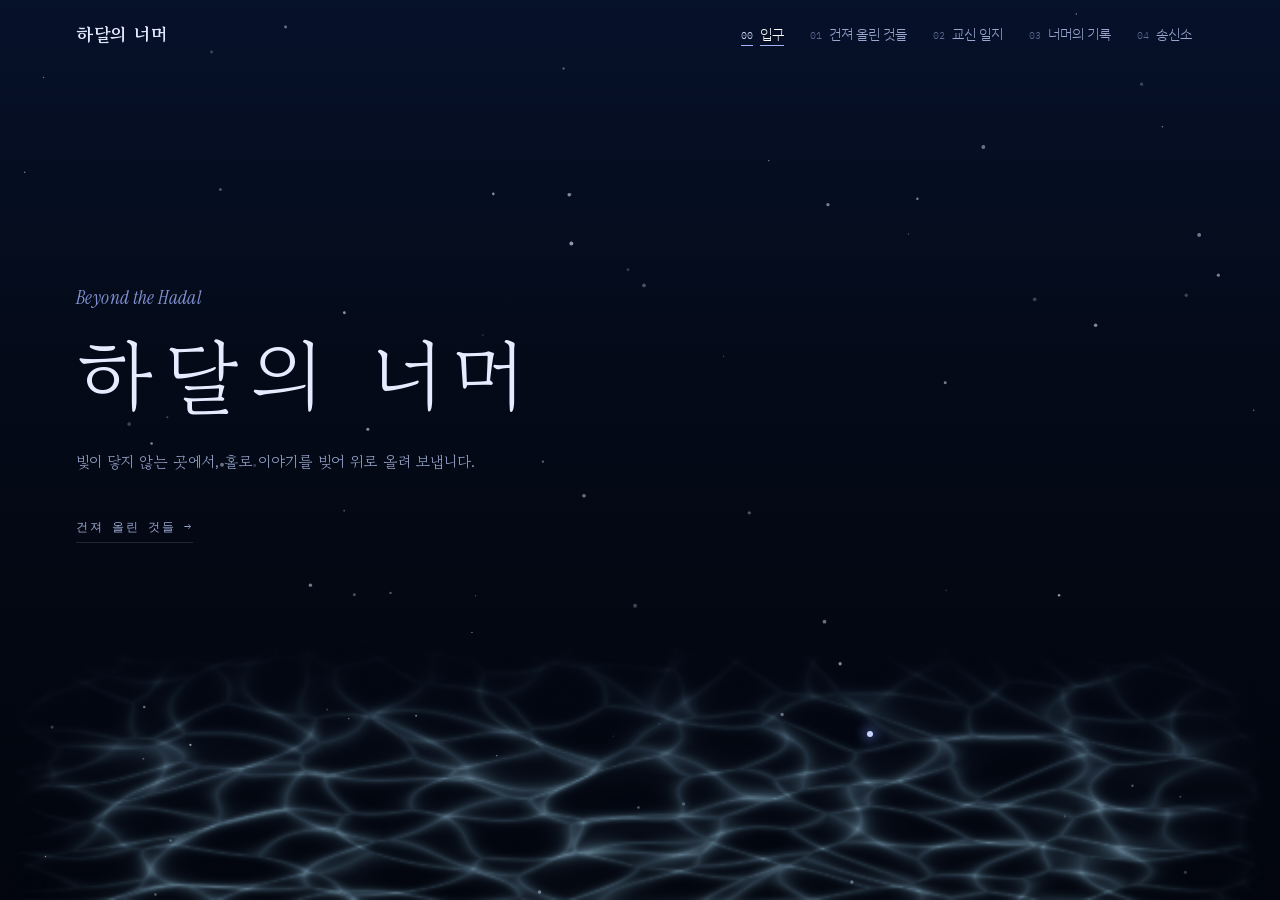
==== commit ebc97f6b: "첫 로딩 때 머리 줄·바닥이 잠깐 보였다 사라지던 깜빡임 수정 Co-Authored-By: Claude Opus 5.5 <noreply@anthropic.com> Claude-Se" ====
--- a/index.html
+++ b/index.html
@@ -25,7 +25,7 @@
 <link rel="stylesheet" href="https://fonts.googleapis.com/css2?family=Gowun+Batang:wght@400;700&family=Instrument+Serif:ital@0;1&family=IBM+Plex+Mono:wght@400;500&family=IBM+Plex+Sans+KR:wght@300;400;500&display=swap">
 <link rel="stylesheet" href="assets/style.css">
 </head>
-<body>
+<body class="booting">
 
 <canvas id="drift" aria-hidden="true"></canvas>
 
--- a/assets/style.css
+++ b/assets/style.css
@@ -60,7 +60,7 @@
 
 /* 네모난 단추 — 상자가 필요할 때만 */
 .cmd{
-  display:inline-flex;align-items:center;gap:12px;text-decoration:none;cursor:pointer;
+  display:inline-flex;align-items:center;gap:12px;text-decoration:none;cursor:var(--cp,pointer);
   font-family:var(--mono);font-size:.8rem;letter-spacing:.06em;padding:10px 16px;
   background:var(--blue);color:#fff;border:1px solid var(--blue);transition:background .2s,color .2s;
 }
@@ -171,7 +171,7 @@
 .tune input:focus{border-bottom-color:var(--blue)}
 .tune input::placeholder{color:var(--ink-3)}
 .freq{display:flex;flex-wrap:wrap;gap:4px 6px}
-.freq button{cursor:pointer;background:none;border:1px solid transparent;padding:3px 8px;font:inherit;font-family:var(--mono);font-size:.74rem;color:var(--ink-2)}
+.freq button{cursor:var(--cp,pointer);background:none;border:1px solid transparent;padding:3px 8px;font:inherit;font-family:var(--mono);font-size:.74rem;color:var(--ink-2)}
 .freq button:hover{border-color:var(--line-2);color:var(--ink)}
 .freq button.on{background:var(--blue);color:#fff}
 
@@ -324,7 +324,7 @@
 .tabs{position:relative;display:flex;gap:2px;border-bottom:1px solid var(--line-2);margin-top:4px;flex:none}
 .tabs button{white-space:nowrap}
 .tabs button{
-  position:relative;cursor:pointer;background:none;border:0;padding:8px 12px 9px;font-family:var(--mono);font-size:.72rem;letter-spacing:.08em;color:var(--ink-3);
+  position:relative;cursor:var(--cp,pointer);background:none;border:0;padding:8px 12px 9px;font-family:var(--mono);font-size:.72rem;letter-spacing:.08em;color:var(--ink-3);
   transition:color .25s;
 }
 .tabs button:first-child{padding-left:0}
@@ -369,7 +369,7 @@
 .lb{position:fixed;inset:0;z-index:80;display:flex;flex-direction:column;align-items:center;justify-content:center;gap:14px;background:rgba(2,5,13,.94);padding:30px}
 .lb img{max-width:min(1100px,92vw);max-height:78vh;object-fit:contain;border:1px solid var(--line-2)}
 .lb p{margin:0;color:var(--ink-2);font-size:.86rem}
-.lb button{cursor:pointer;background:none;border:1px solid var(--line-2);color:var(--ink-2);font-family:var(--mono);font-size:.7rem;padding:5px 12px}
+.lb button{cursor:var(--cp,pointer);background:none;border:1px solid var(--line-2);color:var(--ink-2);font-family:var(--mono);font-size:.7rem;padding:5px 12px}
 .lb button:hover{color:#fff;border-color:var(--line)}
 .lb .x{position:absolute;top:16px;right:18px}
 .lb .step{display:flex;gap:12px;align-items:center;font-family:var(--mono);font-size:.7rem;color:var(--ink-3)}
@@ -533,12 +533,12 @@
 .now p{margin:6px 0 0;font-family:var(--kr-serif);font-size:.92rem;color:var(--ink-2)}
 .now.show p{animation:fadein 1s ease calc(.5s + var(--n,10) * 75ms) both}
 @keyframes typeIn{from{clip-path:inset(0 100% 0 0)}to{clip-path:inset(0 0 0 0)}}
-.retune{align-self:flex-start;cursor:pointer;background:none;border:0;padding:0 0 3px;border-bottom:1px solid var(--line-2);font-family:var(--mono);font-size:.72rem;letter-spacing:.1em;color:var(--ink-2);transition:color .25s,border-color .25s}
+.retune{align-self:flex-start;cursor:var(--cp,pointer);background:none;border:0;padding:0 0 3px;border-bottom:1px solid var(--line-2);font-family:var(--mono);font-size:.72rem;letter-spacing:.1em;color:var(--ink-2);transition:color .25s,border-color .25s}
 .retune::before{content:"↻  ";color:var(--blue-l)}
 .retune:hover{color:#fff;border-bottom-color:var(--blue-l)}
 .op .about{margin-top:6px;font-size:.9rem}
 .rules-box{border-top:1px solid var(--line-2)}
-.rules-box summary{cursor:pointer;list-style:none;padding:12px 0;font-family:var(--mono);font-size:.72rem;color:var(--ink-2);display:flex;justify-content:space-between}
+.rules-box summary{cursor:var(--cp,pointer);list-style:none;padding:12px 0;font-family:var(--mono);font-size:.72rem;color:var(--ink-2);display:flex;justify-content:space-between}
 .rules-box summary::-webkit-details-marker{display:none}
 .rules-box summary span{color:var(--ink-3);margin:0 auto 0 10px}
 .rules-box summary::after{content:"+";color:var(--blue-l)}
@@ -564,7 +564,7 @@
 /* ---------- 프롬프트 탭 ---------- */
 .prompt{border:1px solid var(--line-2);background:rgba(4,10,24,.6)}
 .prompt-bar{display:flex;justify-content:space-between;align-items:center;padding:6px 10px;border-bottom:1px solid var(--line-2)}
-.prompt .copy{cursor:pointer;background:none;border:1px solid var(--line-2);color:var(--ink-2);font-family:var(--mono);font-size:.66rem;padding:3px 10px;transition:color .2s,border-color .2s}
+.prompt .copy{cursor:var(--cp,pointer);background:none;border:1px solid var(--line-2);color:var(--ink-2);font-family:var(--mono);font-size:.66rem;padding:3px 10px;transition:color .2s,border-color .2s}
 .prompt .copy:hover{color:#fff;border-color:var(--blue-l)}
 .prompt pre{margin:0;padding:12px 12px 14px;white-space:pre-wrap;word-break:break-word;font-family:var(--mono);font-size:.76rem;line-height:1.75;color:#C9D2F0;max-height:none;user-select:text}
 .prompt+.prompt{margin-top:12px}
@@ -811,3 +811,21 @@
 @keyframes caret{0%{opacity:1}50%{opacity:0}}
 body.is-surface .now b .caret{background:var(--blue)}
 @media (prefers-reduced-motion:reduce){.now b .ch{opacity:1}}
+
+/* ---------- 마우스 커서 ----------
+   평소: 속 빈 네 갈래 별 / 누를 수 있는 곳: 속이 찬 별 (신호가 잡히는 느낌)
+   하달에서는 옅은 파랑, 지상에서는 쨍한 파랑. 이미지 커서라 따라다니는 지연이 없다.
+   물결(숨은 입구) 위에서는 일부러 평소 커서 그대로 둔다. */
+@media (hover:hover) and (pointer:fine){
+  :root{--cr:url("data:image/svg+xml,%3Csvg xmlns='http://www.w3.org/2000/svg' width='20' height='20' viewBox='0 0 20 20'%3E%3Cpath d='M10 2 Q11 9 18 10 Q11 11 10 18 Q9 11 2 10 Q9 9 10 2Z' fill='none' stroke='%23040A18' stroke-width='2.6' stroke-linejoin='round' opacity='.6'/%3E%3Cpath d='M10 2 Q11 9 18 10 Q11 11 10 18 Q9 11 2 10 Q9 9 10 2Z' fill='none' stroke='%23C9D4FF' stroke-width='1.1' stroke-linejoin='round'/%3E%3C/svg%3E") 10 10,auto;--cp:url("data:image/svg+xml,%3Csvg xmlns='http://www.w3.org/2000/svg' width='20' height='20' viewBox='0 0 20 20'%3E%3Cpath d='M10 2 Q11 9 18 10 Q11 11 10 18 Q9 11 2 10 Q9 9 10 2Z' fill='%23C9D4FF' stroke='%23040A18' stroke-width='1' stroke-linejoin='round'/%3E%3C/svg%3E") 10 10,pointer}
+  body.is-surface{--cr:url("data:image/svg+xml,%3Csvg xmlns='http://www.w3.org/2000/svg' width='20' height='20' viewBox='0 0 20 20'%3E%3Cpath d='M10 2 Q11 9 18 10 Q11 11 10 18 Q9 11 2 10 Q9 9 10 2Z' fill='none' stroke='%23FFFFFF' stroke-width='2.6' stroke-linejoin='round' opacity='.6'/%3E%3Cpath d='M10 2 Q11 9 18 10 Q11 11 10 18 Q9 11 2 10 Q9 9 10 2Z' fill='none' stroke='%232741E6' stroke-width='1.1' stroke-linejoin='round'/%3E%3C/svg%3E") 10 10,auto;--cp:url("data:image/svg+xml,%3Csvg xmlns='http://www.w3.org/2000/svg' width='20' height='20' viewBox='0 0 20 20'%3E%3Cpath d='M10 2 Q11 9 18 10 Q11 11 10 18 Q9 11 2 10 Q9 9 10 2Z' fill='%232741E6' stroke='%23FFFFFF' stroke-width='1' stroke-linejoin='round'/%3E%3C/svg%3E") 10 10,pointer}
+  html:has(body.is-surface){--cr:url("data:image/svg+xml,%3Csvg xmlns='http://www.w3.org/2000/svg' width='20' height='20' viewBox='0 0 20 20'%3E%3Cpath d='M10 2 Q11 9 18 10 Q11 11 10 18 Q9 11 2 10 Q9 9 10 2Z' fill='none' stroke='%23FFFFFF' stroke-width='2.6' stroke-linejoin='round' opacity='.6'/%3E%3Cpath d='M10 2 Q11 9 18 10 Q11 11 10 18 Q9 11 2 10 Q9 9 10 2Z' fill='none' stroke='%232741E6' stroke-width='1.1' stroke-linejoin='round'/%3E%3C/svg%3E") 10 10,auto}
+  html,body{cursor:var(--cr)}
+  a,button,[role="button"],summary,label[for]{cursor:var(--cp)}
+  input,textarea{cursor:text}
+}
+
+/* 첫 로딩: 경로가 정해지기 전에는 머리 줄·바닥·메뉴를 숨겨 깜빡임을 막는다 */
+body.booting .top{border-bottom-color:transparent}
+body.booting .top::after,body.booting .foot{display:none}
+body.booting .nav{visibility:hidden}
